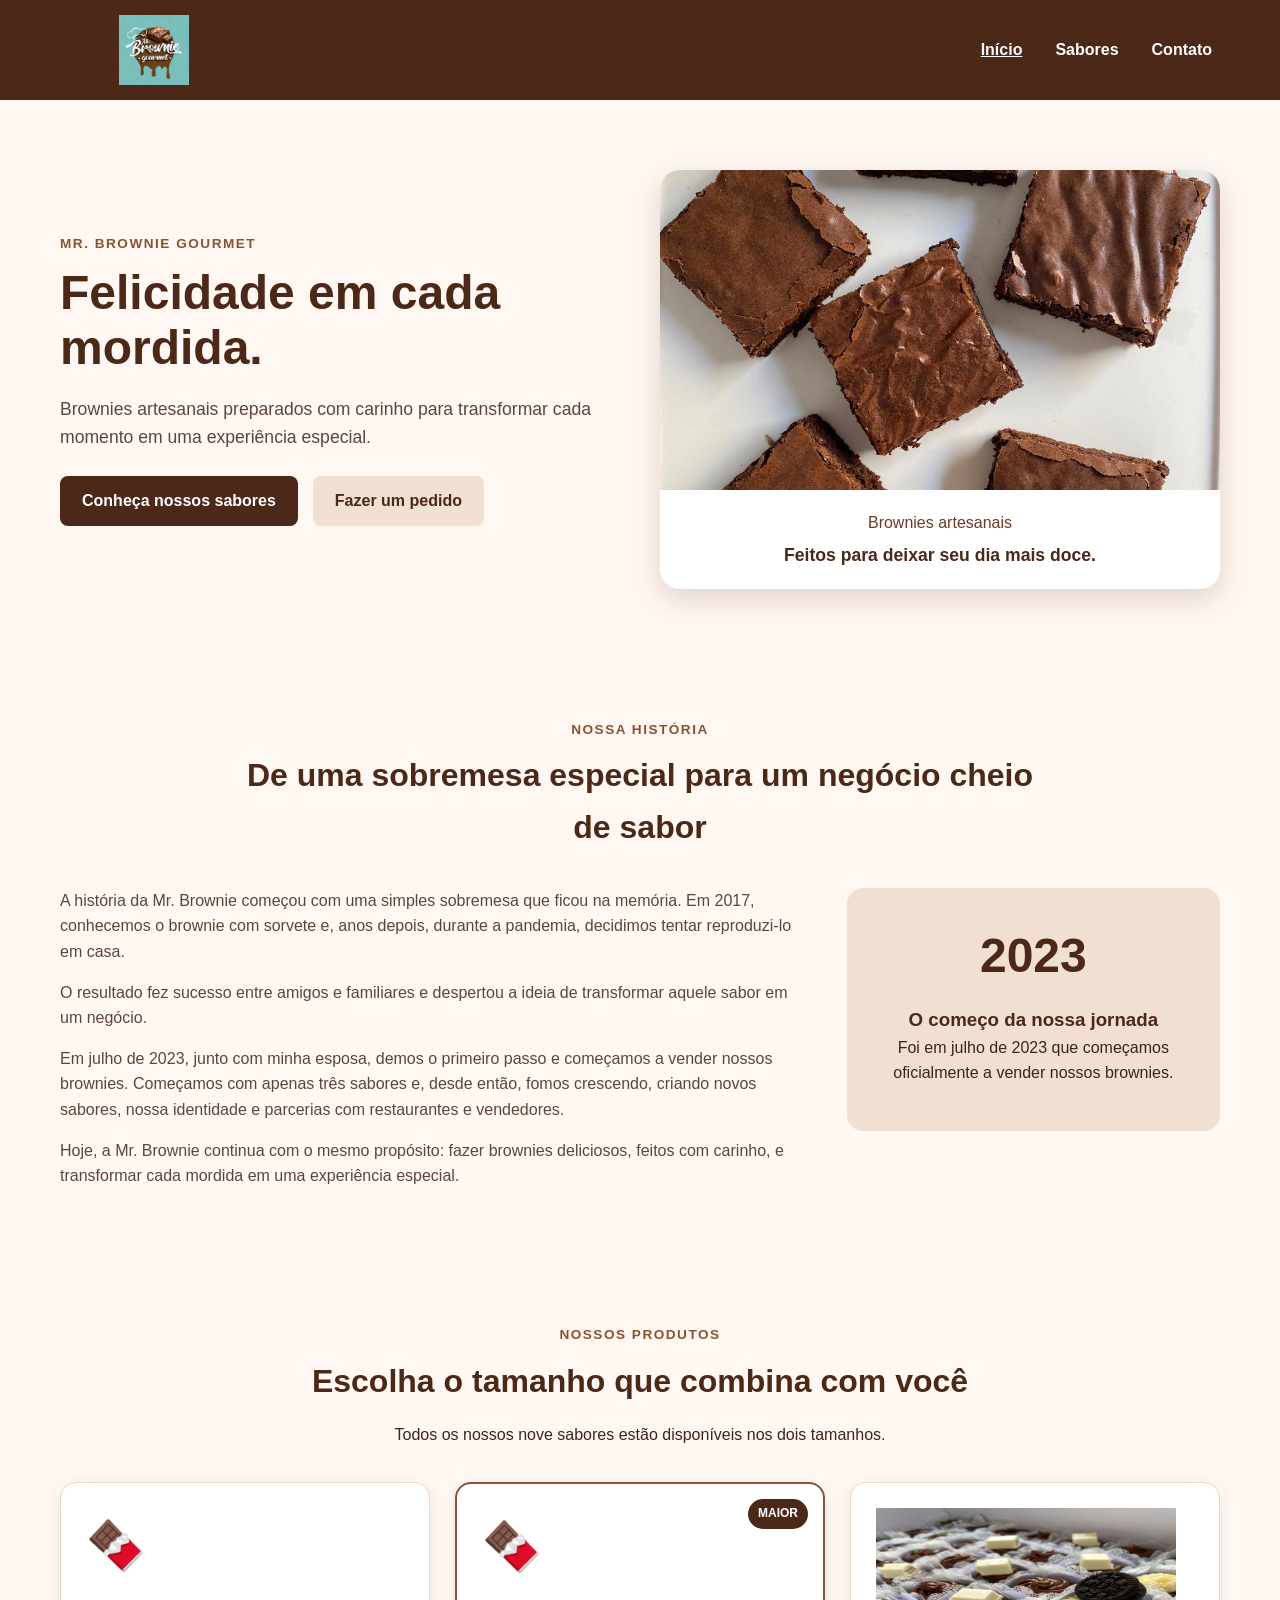
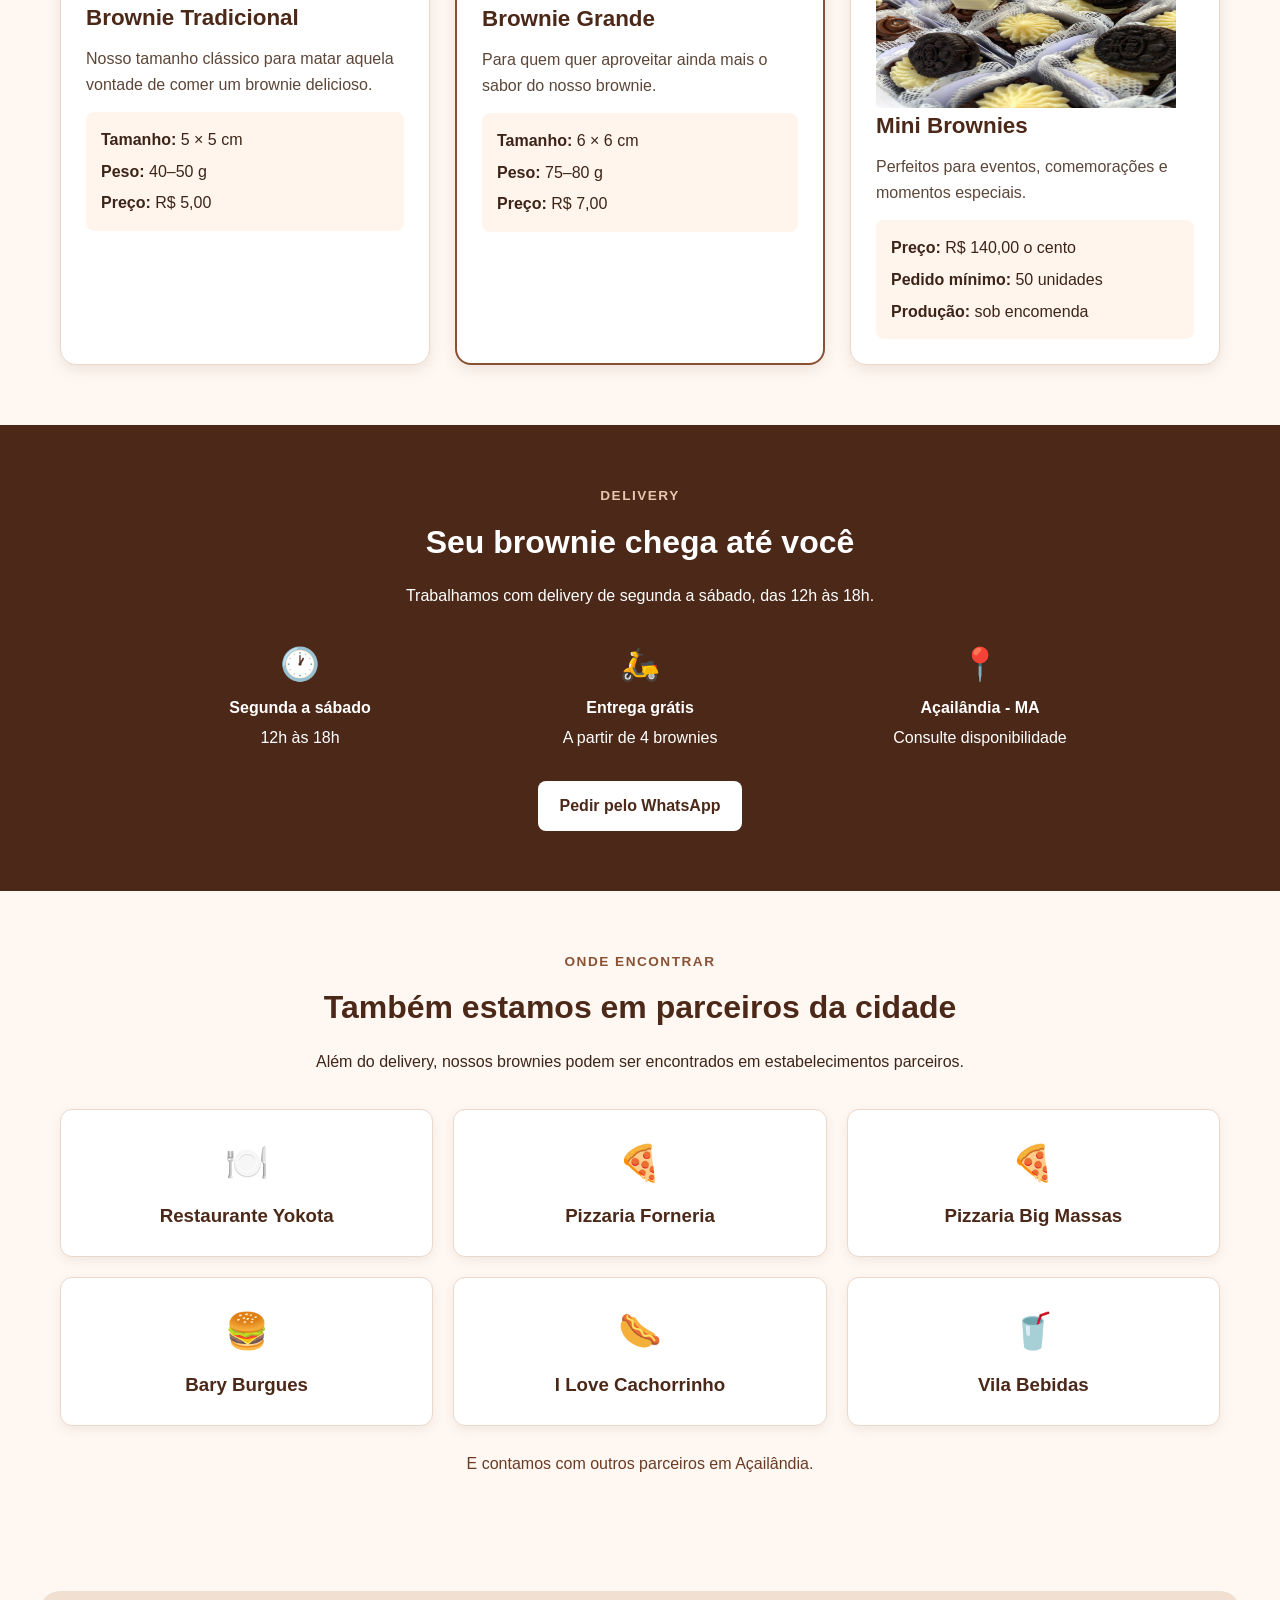
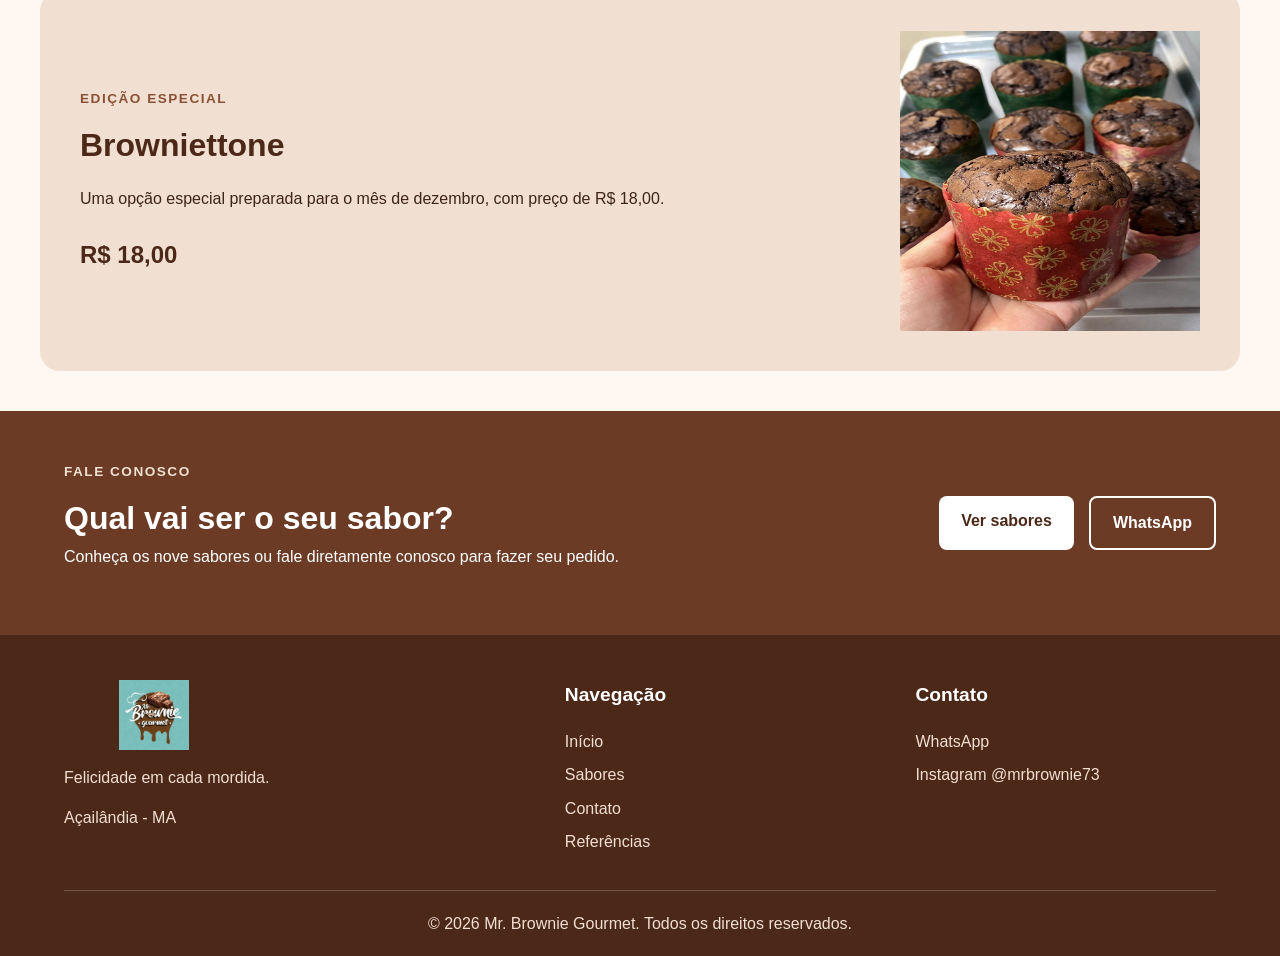
==== projeto/index.html @ 86d0c472 "la vamos nois" ====
<!DOCTYPE html>
<html lang="pt-BR">

<head>
    <meta charset="UTF-8">
    <meta name="viewport" content="width=device-width, initial-scale=1.0">

    <meta
        name="description"
        content="Mr. Brownie Gourmet - Brownies artesanais em Açailândia - MA. Conheça nossos sabores, tamanhos e faça seu pedido.">

    <meta name="author" content="Brendo Farias">

    <title>Mr. Brownie Gourmet | Brownies Artesanais</title>

    <link rel="stylesheet" href="styles/projeto.css">
    <script src="scripts/projeto.js" defer></script>
</head>

<body>

<header class="site-header">

    <a class="logo" href="index.html" aria-label="Mr. Brownie Gourmet - Início">
        <img
            src="imagens/logo.jpeg"
            alt="Logo da Mr. Brownie Gourmet"
            width="180"
            height="70">
    </a>

    <button
        class="menu-button"
        type="button"
        aria-label="Abrir menu"
        aria-expanded="false"
        aria-controls="main-navigation">
        ☰
    </button>

    <nav
        class="site-nav"
        id="main-navigation"
        aria-label="Navegação principal">

        <a class="active" href="index.html">Início</a>
        <a href="sabores.html">Sabores</a>
        <a href="contato.html">Contato</a>

    </nav>

</header>

<main>

    <!-- CAPA -->

    <section class="hero">

        <div class="hero-content">

            <p class="eyebrow">MR. BROWNIE GOURMET</p>

            <h1>Felicidade em cada mordida.</h1>

            <p>
                Brownies artesanais preparados com carinho para transformar
                cada momento em uma experiência especial.
            </p>

            <div class="hero-actions">

                <a
                    class="button button-primary"
                    href="sabores.html">
                    Conheça nossos sabores
                </a>

                <a
                    class="button button-secondary"
                    href="https://wa.me/5599991599690"
                    target="_blank"
                    rel="noopener">
                    Fazer um pedido
                </a>

            </div>

        </div>

        <div class="hero-card">

            <img
                src="imagens/capabrownies.jpeg"
                alt="Brownies artesanais da Mr. Brownie Gourmet"
                width="800"
                height="500">

            <div class="hero-card-content">

                <p>Brownies artesanais</p>

                <strong>
                    Feitos para deixar seu dia mais doce.
                </strong>

            </div>

        </div>

    </section>


    <!-- NOSSA HISTÓRIA -->

    <section class="section story-section">

        <div class="section-heading">

            <p class="eyebrow">NOSSA HISTÓRIA</p>

            <h2>
                De uma sobremesa especial para um negócio cheio de sabor
            </h2>

        </div>

        <div class="story-content">

            <div class="story-text">

                <p>
                    A história da Mr. Brownie começou com uma simples sobremesa
                    que ficou na memória. Em 2017, conhecemos o brownie com
                    sorvete e, anos depois, durante a pandemia, decidimos tentar
                    reproduzi-lo em casa.
                </p>

                <p>
                    O resultado fez sucesso entre amigos e familiares e despertou
                    a ideia de transformar aquele sabor em um negócio.
                </p>

                <p>
                    Em julho de 2023, junto com minha esposa, demos o primeiro
                    passo e começamos a vender nossos brownies. Começamos com
                    apenas três sabores e, desde então, fomos crescendo, criando
                    novos sabores, nossa identidade e parcerias com restaurantes
                    e vendedores.
                </p>

                <p>
                    Hoje, a Mr. Brownie continua com o mesmo propósito:
                    fazer brownies deliciosos, feitos com carinho, e transformar
                    cada mordida em uma experiência especial.
                </p>

            </div>

            <div class="story-highlight">

                <span class="story-year">2023</span>

                <h3>O começo da nossa jornada</h3>

                <p>
                    Foi em julho de 2023 que começamos oficialmente
                    a vender nossos brownies.
                </p>

            </div>

        </div>

    </section>


    <!-- PRODUTOS -->

    <section class="section products-section">

        <div class="section-heading">

            <p class="eyebrow">NOSSOS PRODUTOS</p>

            <h2>
                Escolha o tamanho que combina com você
            </h2>

            <p>
                Todos os nossos nove sabores estão disponíveis nos dois tamanhos.
            </p>

        </div>

        <div class="size-grid">


            <!-- BROWNIE TRADICIONAL -->

            <article class="size-card">

                <div class="size-icon" aria-hidden="true">
                    🍫
                </div>

                <h3>Brownie Tradicional</h3>

                <p class="size-description">
                    Nosso tamanho clássico para matar aquela vontade de comer
                    um brownie delicioso.
                </p>

                <ul>

                    <li>
                        <strong>Tamanho:</strong>
                        5 × 5 cm
                    </li>

                    <li>
                        <strong>Peso:</strong>
                        40–50 g
                    </li>

                    <li>
                        <strong>Preço:</strong>
                        R$ 5,00
                    </li>

                </ul>

            </article>


            <!-- BROWNIE GRANDE -->

            <article class="size-card featured-size">

                <span class="size-badge">
                    MAIOR
                </span>

                <div class="size-icon" aria-hidden="true">
                    🍫
                </div>

                <h3>Brownie Grande</h3>

                <p class="size-description">
                    Para quem quer aproveitar ainda mais o sabor
                    do nosso brownie.
                </p>

                <ul>

                    <li>
                        <strong>Tamanho:</strong>
                        6 × 6 cm
                    </li>

                    <li>
                        <strong>Peso:</strong>
                        75–80 g
                    </li>

                    <li>
                        <strong>Preço:</strong>
                        R$ 7,00
                    </li>

                </ul>

            </article>


            <!-- MINI BROWNIES -->

            <article class="size-card">

                <div class="size-image">

                    <img
                        src="imagens/minibrownie.jpeg"
                        alt="Mini brownies da Mr. Brownie Gourmet"
                        width="300"
                        height="200"
                        loading="lazy">

                </div>

                <h3>Mini Brownies</h3>

                <p class="size-description">
                    Perfeitos para eventos, comemorações e momentos
                    especiais.
                </p>

                <ul>

                    <li>
                        <strong>Preço:</strong>
                        R$ 140,00 o cento
                    </li>

                    <li>
                        <strong>Pedido mínimo:</strong>
                        50 unidades
                    </li>

                    <li>
                        <strong>Produção:</strong>
                        sob encomenda
                    </li>

                </ul>

            </article>

        </div>

    </section>


    <!-- DELIVERY -->

    <section class="delivery-section">

        <div class="delivery-content">

            <p class="eyebrow">DELIVERY</p>

            <h2>
                Seu brownie chega até você
            </h2>

            <p>
                Trabalhamos com delivery de segunda a sábado,
                das 12h às 18h.
            </p>

            <div class="delivery-details">

                <div>

                    <span aria-hidden="true">🕐</span>

                    <strong>
                        Segunda a sábado
                    </strong>

                    <span>
                        12h às 18h
                    </span>

                </div>

                <div>

                    <span aria-hidden="true">🛵</span>

                    <strong>
                        Entrega grátis
                    </strong>

                    <span>
                        A partir de 4 brownies
                    </span>

                </div>

                <div>

                    <span aria-hidden="true">📍</span>

                    <strong>
                        Açailândia - MA
                    </strong>

                    <span>
                        Consulte disponibilidade
                    </span>

                </div>

            </div>

            <a
                class="button button-light"
                href="https://wa.me/5599991599690"
                target="_blank"
                rel="noopener">
                Pedir pelo WhatsApp
            </a>

        </div>

    </section>


    <!-- PARCEIROS -->

    <section class="section partners-section">

        <div class="section-heading">

            <p class="eyebrow">ONDE ENCONTRAR</p>

            <h2>
                Também estamos em parceiros da cidade
            </h2>

            <p>
                Além do delivery, nossos brownies podem ser encontrados
                em estabelecimentos parceiros.
            </p>

        </div>

        <div class="partners-grid">

            <article class="partner-card">

                <span aria-hidden="true">🍽️</span>

                <h3>
                    Restaurante Yokota
                </h3>

            </article>

            <article class="partner-card">

                <span aria-hidden="true">🍕</span>

                <h3>
                    Pizzaria Forneria
                </h3>

            </article>

            <article class="partner-card">

                <span aria-hidden="true">🍕</span>

                <h3>
                    Pizzaria Big Massas
                </h3>

            </article>

            <article class="partner-card">

                <span aria-hidden="true">🍔</span>

                <h3>
                    Bary Burgues
                </h3>

            </article>

            <article class="partner-card">

                <span aria-hidden="true">🌭</span>

                <h3>
                    I Love Cachorrinho
                </h3>

            </article>

            <article class="partner-card">

                <span aria-hidden="true">🥤</span>

                <h3>
                    Vila Bebidas
                </h3>

            </article>

        </div>

        <p class="partners-note">
            E contamos com outros parceiros em Açailândia.
        </p>

    </section>


    <!-- BROWNIETTONE -->

    <section class="seasonal-section">

        <div>

            <p class="eyebrow">
                EDIÇÃO ESPECIAL
            </p>

            <h2>
                Browniettone
            </h2>

            <p>
                Uma opção especial preparada para o mês de dezembro,
                com preço de R$ 18,00.
            </p>

            <span class="seasonal-price">
                R$ 18,00
            </span>

        </div>

        <div class="seasonal-image">

            <img
                src="imagens/browniettone.jpeg"
                alt="Browniettone da Mr. Brownie Gourmet"
                width="400"
                height="300"
                loading="lazy">

        </div>

    </section>


    <!-- CHAMADA FINAL -->

    <section class="cta-section">

        <div>

            <p class="eyebrow">
                FALE CONOSCO
            </p>

            <h2>
                Qual vai ser o seu sabor?
            </h2>

            <p>
                Conheça os nove sabores ou fale diretamente conosco
                para fazer seu pedido.
            </p>

        </div>

        <div class="cta-actions">

            <a
                class="button button-light"
                href="sabores.html">
                Ver sabores
            </a>

            <a
                class="button button-outline-light"
                href="https://wa.me/5599991599690"
                target="_blank"
                rel="noopener">
                WhatsApp
            </a>

        </div>

    </section>

</main>


<!-- RODAPÉ -->

<footer class="site-footer">

    <div class="footer-content">

        <div class="footer-brand">

            <img
                src="imagens/logo.jpeg"
                alt="Logo da Mr. Brownie Gourmet"
                width="180"
                height="70"
                loading="lazy">

            <p>
                Felicidade em cada mordida.
            </p>

            <p>
                Açailândia - MA
            </p>

        </div>


        <div class="footer-links">

            <h2>Navegação</h2>

            <a href="index.html">
                Início
            </a>

            <a href="sabores.html">
                Sabores
            </a>

            <a href="contato.html">
                Contato
            </a>

            <a href="referencias.html">
                Referências
            </a>

        </div>


        <div class="footer-links">

            <h2>Contato</h2>

            <a
                href="https://wa.me/5599991599690"
                target="_blank"
                rel="noopener">
                WhatsApp
            </a>

            <a
                href="https://instagram.com/mrbrownie73"
                target="_blank"
                rel="noopener">
                Instagram @mrbrownie73
            </a>

        </div>

    </div>


    <div class="copyright">

        <p>
            &copy;
            <span id="current-year"></span>
            Mr. Brownie Gourmet.
            Todos os direitos reservados.
        </p>

    </div>

</footer>

</body>

</html>
---- projeto/styles/projeto.css ----
/* ==============================
   ESTILOS GERAIS
   ============================== */

* {
    box-sizing: border-box;
    margin: 0;
    padding: 0;
}

html {
    scroll-behavior: smooth;
}

body {
    font-family: Arial, Helvetica, sans-serif;
    line-height: 1.6;
    background-color: #fff8f2;
    color: #3d2418;
}

img {
    max-width: 100%;
    display: block;
}

a {
    color: inherit;
}

main {
    min-height: 70vh;
}

section {
    padding: 60px 20px;
}

h1,
h2,
h3 {
    color: #4b2818;
}

p {
    margin-bottom: 15px;
}


/* ==============================
   CABEÇALHO
   ============================== */

.site-header {
    background-color: #4b2818;
    color: white;
    padding: 15px 5%;
    display: flex;
    align-items: center;
    justify-content: space-between;
    gap: 20px;
}

.logo {
    display: block;
    width: 180px;
}

.logo img {
    width: 180px;
    height: 70px;
    object-fit: contain;
}

.menu-button {
    display: none;
    background: none;
    border: none;
    color: white;
    font-size: 2rem;
    cursor: pointer;
}

.site-nav {
    display: flex;
    align-items: center;
    gap: 25px;
}

.site-nav a {
    color: white;
    text-decoration: none;
    font-weight: bold;
    padding: 8px 4px;
}

.site-nav a:hover,
.site-nav a.active {
    text-decoration: underline;
}


/* ==============================
   CAPA
   ============================== */

.hero {
    display: grid;
    grid-template-columns: 1fr 1fr;
    align-items: center;
    gap: 40px;
    max-width: 1200px;
    margin: 0 auto;
    padding: 70px 20px;
}

.hero-content {
    max-width: 600px;
}

.eyebrow {
    color: #8a5235;
    font-size: 0.85rem;
    font-weight: bold;
    letter-spacing: 1.5px;
    margin-bottom: 10px;
}

.hero h1 {
    font-size: 3rem;
    line-height: 1.15;
    margin-bottom: 20px;
}

.hero-content > p:not(.eyebrow) {
    font-size: 1.1rem;
    color: #5c4639;
}

.hero-actions {
    display: flex;
    gap: 15px;
    flex-wrap: wrap;
    margin-top: 25px;
}

.button {
    display: inline-block;
    padding: 12px 22px;
    border-radius: 8px;
    text-decoration: none;
    font-weight: bold;
    transition: 0.2s ease;
}

.button-primary {
    background-color: #4b2818;
    color: white;
}

.button-primary:hover {
    background-color: #6b3b25;
}

.button-secondary {
    background-color: #f1dfd2;
    color: #4b2818;
}

.button-secondary:hover {
    background-color: #ead0bf;
}

.button-light {
    background-color: white;
    color: #4b2818;
}

.button-light:hover {
    background-color: #f1dfd2;
}

.button-outline-light {
    border: 2px solid white;
    color: white;
    background-color: transparent;
}

.button-outline-light:hover {
    background-color: white;
    color: #4b2818;
}


/* ==============================
   IMAGEM DA CAPA
   ============================== */

.hero-card {
    overflow: hidden;
    border-radius: 20px;
    background-color: #ffffff;
    box-shadow: 0 10px 30px rgba(75, 40, 24, 0.18);
}

.hero-card img {
    width: 100%;
    height: 320px;
    object-fit: cover;
}

.hero-card-content {
    padding: 20px;
    text-align: center;
}

.hero-card-content p {
    margin-bottom: 5px;
    color: #6b3b25;
}

.hero-card-content strong {
    color: #4b2818;
    font-size: 1.1rem;
}


/* ==============================
   SEÇÕES
   ============================== */

.section {
    max-width: 1200px;
    margin: 0 auto;
}

.section-heading {
    text-align: center;
    max-width: 800px;
    margin: 0 auto 35px;
}

.section-heading h2 {
    font-size: 2rem;
    margin-bottom: 15px;
}


/* ==============================
   NOSSA HISTÓRIA
   ============================== */

.story-content {
    display: grid;
    grid-template-columns: 2fr 1fr;
    gap: 40px;
    align-items: start;
}

.story-text p {
    color: #5c4639;
}

.story-highlight {
    background-color: #f1dfd2;
    padding: 30px;
    border-radius: 16px;
    text-align: center;
}

.story-year {
    display: block;
    font-size: 3rem;
    font-weight: bold;
    color: #4b2818;
    margin-bottom: 10px;
}


/* ==============================
   PRODUTOS / TAMANHOS
   ============================== */

.size-grid {
    display: grid;
    grid-template-columns: repeat(3, 1fr);
    gap: 25px;
}

.size-card {
    position: relative;
    background-color: white;
    border: 1px solid #ead8ca;
    border-radius: 16px;
    padding: 25px;
    box-shadow: 0 5px 15px rgba(75, 40, 24, 0.10);
}

.featured-size {
    border: 2px solid #8a5235;
}

.size-badge {
    position: absolute;
    top: 15px;
    right: 15px;
    background-color: #4b2818;
    color: white;
    padding: 5px 10px;
    border-radius: 20px;
    font-size: 0.75rem;
    font-weight: bold;
}

.size-icon {
    font-size: 3rem;
    margin-bottom: 15px;
}

.size-card h3 {
    font-size: 1.4rem;
    margin-bottom: 10px;
}

.size-description {
    color: #5c4639;
}

.size-card ul {
    list-style: none;
    background-color: #fff5ed;
    border-radius: 8px;
    padding: 15px;
    margin-top: 15px;
}

.size-card li {
    margin-bottom: 6px;
}

.size-card li:last-child {
    margin-bottom: 0;
}


/* ==============================
   DELIVERY
   ============================== */

.delivery-section {
    background-color: #4b2818;
    color: white;
    text-align: center;
}

.delivery-content {
    max-width: 1000px;
    margin: 0 auto;
}

.delivery-section h2 {
    color: white;
    font-size: 2rem;
    margin-bottom: 15px;
}

.delivery-section .eyebrow {
    color: #e8c5af;
}

.delivery-details {
    display: grid;
    grid-template-columns: repeat(3, 1fr);
    gap: 20px;
    margin: 30px 0;
}

.delivery-details div {
    display: flex;
    flex-direction: column;
    gap: 5px;
}

.delivery-details span:first-child {
    font-size: 2rem;
}

.delivery-details strong {
    color: white;
}


/* ==============================
   PARCEIROS
   ============================== */

.partners-section {
    max-width: 1200px;
    margin: 0 auto;
}

.partners-grid {
    display: grid;
    grid-template-columns: repeat(3, 1fr);
    gap: 20px;
}

.partner-card {
    background-color: white;
    border: 1px solid #ead8ca;
    border-radius: 12px;
    padding: 25px;
    text-align: center;
    box-shadow: 0 4px 12px rgba(75, 40, 24, 0.08);
}

.partner-card span {
    font-size: 2.2rem;
    display: block;
    margin-bottom: 10px;
}

.partners-note {
    text-align: center;
    margin-top: 25px;
    color: #6b3b25;
}


/* ==============================
   BROWNIETTONE
   ============================== */

.seasonal-section {
    max-width: 1200px;
    margin: 40px auto;
    padding: 40px;
    display: grid;
    grid-template-columns: 1fr 300px;
    align-items: center;
    gap: 40px;
    background-color: #f1dfd2;
    border-radius: 20px;
}

.seasonal-section h2 {
    font-size: 2rem;
    margin-bottom: 15px;
}

.seasonal-price {
    display: inline-block;
    margin-top: 10px;
    font-size: 1.5rem;
    font-weight: bold;
    color: #4b2818;
}

.seasonal-icon {
    font-size: 7rem;
    text-align: center;
}


/* ==============================
   CHAMADA FINAL
   ============================== */

.cta-section {
    background-color: #6b3b25;
    color: white;
    padding: 50px 5%;
    display: flex;
    justify-content: space-between;
    align-items: center;
    gap: 30px;
}

.cta-section h2 {
    color: white;
    font-size: 2rem;
}

.cta-section .eyebrow {
    color: #f1dfd2;
}

.cta-actions {
    display: flex;
    gap: 15px;
    flex-wrap: wrap;
}


/* ==============================
   PÁGINA DE SABORES
   ============================== */

.page-hero {
    background-color: #f1dfd2;
    text-align: center;
    padding: 60px 20px;
}

.page-hero h1 {
    font-size: 2.8rem;
    margin-bottom: 15px;
}

.page-hero p:last-child {
    color: #5c4639;
    font-size: 1.1rem;
}


/* ==============================
   INFORMAÇÕES DOS TAMANHOS
   ============================== */

.size-info-grid {
    display: grid;
    grid-template-columns: repeat(2, 1fr);
    gap: 20px;
    max-width: 900px;
    margin: 0 auto 30px;
}

.size-info-card {
    display: flex;
    align-items: center;
    gap: 18px;
    background-color: white;
    border: 1px solid #ead8ca;
    border-radius: 14px;
    padding: 20px;
    box-shadow: 0 4px 12px rgba(75, 40, 24, 0.08);
}

.size-info-card > span {
    font-size: 2.5rem;
}

.size-info-card h3 {
    margin-bottom: 5px;
}

.size-info-card p {
    margin-bottom: 0;
    color: #5c4639;
}


/* ==============================
   CARDS DOS SABORES
   ============================== */

.flavor-grid {
    display: grid;
    grid-template-columns: repeat(3, 1fr);
    gap: 25px;
    max-width: 1100px;
    margin: 30px auto 0;
}

.flavor-card {
    background-color: #ffffff;
    border: 1px solid #ead8ca;
    border-radius: 16px;
    overflow: hidden;
    box-shadow: 0 5px 15px rgba(75, 40, 24, 0.12);
    transition: transform 0.25s ease, box-shadow 0.25s ease;
}

.flavor-card:hover {
    transform: translateY(-6px);
    box-shadow: 0 10px 25px rgba(75, 40, 24, 0.20);
}

.flavor-image {
    height: 180px;
    display: flex;
    align-items: center;
    justify-content: center;
    background: linear-gradient(135deg, #4b2818, #8a5235);
    color: white;
    font-size: 3.5rem;
    overflow: hidden;
}

.flavor-image img {
    width: 100%;
    height: 100%;
    object-fit: cover;
}

.flavor-content {
    padding: 22px;
}

.flavor-content h3 {
    font-size: 1.5rem;
    margin-bottom: 10px;
}

.flavor-content p {
    color: #5c4639;
    margin-bottom: 12px;
}

.flavor-sizes {
    background-color: #fff5ed;
    border-radius: 8px;
    padding: 12px;
    margin-top: 15px;
    font-size: 0.95rem;
    line-height: 1.8;
}

.favorite-button {
    width: 100%;
    margin-top: 15px;
    padding: 12px;
    border: 2px solid #4b2818;
    border-radius: 8px;
    background-color: white;
    color: #4b2818;
    font-weight: bold;
    font-size: 1rem;
    cursor: pointer;
    transition: all 0.2s ease;
}

.favorite-button:hover {
    background-color: #4b2818;
    color: white;
}


/* ==============================
   FILTRO DE SABORES
   ============================== */

.filter-area {
    display: flex;
    align-items: center;
    justify-content: center;
    gap: 12px;
    max-width: 1100px;
    margin: 30px auto 0;
    padding: 18px;
    background-color: #f1dfd2;
    border-radius: 12px;
}

.filter-area label {
    font-weight: bold;
}

.filter-area select {
    padding: 10px 35px 10px 12px;
    border: 1px solid #b99a89;
    border-radius: 8px;
    background-color: white;
    color: #3d2418;
    font-size: 1rem;
}


/* ==============================
   MENSAGEM DOS SABORES
   ============================== */

.flavor-message {
    text-align: center;
    font-weight: bold;
    margin-top: 20px;
    color: #6b3b25;
}


/* ==============================
   FAVORITO
   ============================== */

.favorite-section {
    max-width: 1200px;
    margin: 0 auto;
    padding: 60px 20px;
    display: grid;
    grid-template-columns: 1fr 1fr;
    gap: 40px;
    align-items: center;
}

.favorite-display {
    background-color: #f1dfd2;
    border-radius: 16px;
    padding: 30px;
    text-align: center;
}

.favorite-display > span {
    display: block;
    font-size: 3rem;
    margin-bottom: 10px;
}

.favorite-display p {
    font-weight: bold;
    color: #4b2818;
}


/* ==============================
   MINI BROWNIES
   ============================== */

.mini-brownie-section {
    max-width: 1200px;
    margin: 0 auto 60px;
    padding: 40px;
    background-color: #4b2818;
    color: white;
    border-radius: 20px;
    display: grid;
    grid-template-columns: 1fr 250px;
    gap: 40px;
    align-items: center;
}

.mini-brownie-section h2 {
    color: white;
    font-size: 2rem;
    margin-bottom: 15px;
}

.mini-brownie-section .eyebrow {
    color: #e8c5af;
}

.mini-brownie-section p {
    color: white;
}

.mini-brownie-highlight {
    background-color: white;
    color: #4b2818;
    border-radius: 16px;
    padding: 25px;
    text-align: center;
}

.mini-brownie-highlight span {
    display: block;
    font-size: 3rem;
    font-weight: bold;
}

.mini-brownie-highlight strong {
    display: block;
    font-size: 1.1rem;
}

.mini-brownie-highlight small {
    display: block;
    margin-top: 8px;
    font-size: 1.3rem;
    font-weight: bold;
}


/* ==============================
   PÁGINA DE CONTATO
   ============================== */

.pagina-contato {
    max-width: 900px;
    margin: 0 auto;
    padding: 70px 20px;
}

.pagina-contato .section-heading {
    text-align: center;
    max-width: 750px;
    margin: 0 auto 35px;
}

.pagina-contato .section-heading h2 {
    font-size: 2rem;
    margin-bottom: 12px;
}

.pagina-contato .section-heading p {
    color: #5c4639;
    font-size: 1.05rem;
}


/* ==============================
   FORMULÁRIO DE CONTATO
   ============================== */

#form-contato {
    background-color: #ffffff;
    border-radius: 20px;
    padding: 35px;
    box-shadow: 0 10px 30px rgba(75, 40, 24, 0.12);
    border: 1px solid #ead8ca;
}

.campo {
    display: flex;
    flex-direction: column;
    gap: 8px;
    margin-bottom: 20px;
}

.campo label {
    color: #4b2818;
    font-weight: bold;
}

.campo input,
.campo select,
.campo textarea {
    width: 100%;
    padding: 14px 15px;
    border: 1px solid #c9aa97;
    border-radius: 10px;
    background-color: #fff8f2;
    color: #3d2418;
    font-family: inherit;
    font-size: 1rem;
    transition: border-color 0.2s ease, box-shadow 0.2s ease;
}

.campo input:focus,
.campo select:focus,
.campo textarea:focus {
    outline: none;
    border-color: #8a5235;
    box-shadow: 0 0 0 3px rgba(138, 82, 53, 0.15);
}

.campo textarea {
    resize: vertical;
    min-height: 140px;
}

#form-contato button {
    width: 100%;
    padding: 15px 20px;
    border: none;
    border-radius: 10px;
    background-color: #4b2818;
    color: white;
    cursor: pointer;
    font-size: 1rem;
    font-weight: bold;
    transition: background-color 0.2s ease, transform 0.2s ease;
}

#form-contato button:hover {
    background-color: #6b3b25;
    transform: translateY(-2px);
}

.mensagem-sucesso {
    margin-top: 20px;
    text-align: center;
    font-weight: bold;
    color: #6b3b25;
}


/* ==============================
   INFORMAÇÕES DE CONTATO
   ============================== */

.informacoes-contato {
    max-width: 1100px;
    margin: 0 auto;
    padding: 20px 20px 70px;
}

.informacoes-contato .section-heading {
    text-align: center;
    max-width: 750px;
    margin: 0 auto 35px;
}

.informacoes-contato .section-heading h2 {
    font-size: 2rem;
    margin-bottom: 12px;
}

.informacoes-contato .section-heading p {
    color: #5c4639;
}

.contato-info {
    display: grid;
    grid-template-columns: repeat(2, 1fr);
    gap: 25px;
}

.contato-info > div {
    background-color: #f1dfd2;
    border: 1px solid #ead8ca;
    border-radius: 16px;
    padding: 30px;
    text-align: center;
    box-shadow: 0 6px 18px rgba(75, 40, 24, 0.08);
    transition: transform 0.2s ease, box-shadow 0.2s ease;
}

.contato-info > div:hover {
    transform: translateY(-4px);
    box-shadow: 0 10px 22px rgba(75, 40, 24, 0.13);
}

.contato-info h3 {
    color: #4b2818;
    font-size: 1.3rem;
    margin-bottom: 10px;
}

.contato-info p {
    color: #5c4639;
    margin-bottom: 0;
}


/* ==============================
   RODAPÉ
   ============================== */

.site-footer {
    background-color: #4b2818;
    color: white;
    padding: 45px 5% 20px;
}

.footer-content {
    max-width: 1200px;
    margin: 0 auto;
    display: grid;
    grid-template-columns: 1.5fr 1fr 1fr;
    gap: 50px;
}

.footer-brand img {
    width: 180px;
    height: 70px;
    object-fit: contain;
    margin-bottom: 15px;
}

.footer-brand p {
    color: #f1dfd2;
}

.footer-links {
    display: flex;
    flex-direction: column;
    gap: 8px;
}

.footer-links h2 {
    color: white;
    font-size: 1.2rem;
    margin-bottom: 10px;
}

.footer-links a {
    color: #f1dfd2;
    text-decoration: none;
}

.footer-links a:hover {
    text-decoration: underline;
}

.copyright {
    max-width: 1200px;
    margin: 35px auto 0;
    padding-top: 20px;
    border-top: 1px solid rgba(255, 255, 255, 0.2);
    text-align: center;
}

.copyright p {
    color: #f1dfd2;
    margin-bottom: 0;
}


/* ==============================
   RESPONSIVIDADE - TABLET
   ============================== */

@media screen and (max-width: 900px) {

    .hero {
        grid-template-columns: 1fr;
        text-align: center;
    }

    .hero-content {
        max-width: 700px;
        margin: 0 auto;
    }

    .hero-actions {
        justify-content: center;
    }

    .story-content {
        grid-template-columns: 1fr;
    }

    .size-grid {
        grid-template-columns: repeat(2, 1fr);
    }

    .flavor-grid {
        grid-template-columns: repeat(2, 1fr);
    }

    .partners-grid {
        grid-template-columns: repeat(2, 1fr);
    }

    .seasonal-section {
        grid-template-columns: 1fr;
        text-align: center;
    }

    .delivery-details {
        grid-template-columns: 1fr;
    }

    .favorite-section {
        grid-template-columns: 1fr;
    }

    .mini-brownie-section {
        grid-template-columns: 1fr;
        text-align: center;
    }

    .mini-brownie-highlight {
        max-width: 300px;
        margin: 0 auto;
    }

    .footer-content {
        grid-template-columns: 1fr 1fr;
    }
}


/* ==============================
   RESPONSIVIDADE - CELULAR
   ============================== */

@media screen and (max-width: 600px) {

    .site-header {
        flex-wrap: wrap;
        padding: 12px 20px;
    }

    .logo {
        width: 140px;
    }

    .logo img {
        width: 140px;
        height: 55px;
    }

    .menu-button {
        display: block;
    }

    .site-nav {
        display: none;
        width: 100%;
        flex-direction: column;
        text-align: center;
        gap: 10px;
        padding-top: 15px;
    }

    .site-nav.open {
        display: flex;
    }

    .hero {
        padding: 40px 15px;
    }

    .hero h1 {
        font-size: 2.2rem;
    }

    .hero-card img {
        height: 220px;
    }

    section {
        padding: 40px 15px;
    }

    .section-heading h2 {
        font-size: 1.7rem;
    }

    .page-hero {
        padding: 45px 15px;
    }

    .page-hero h1 {
        font-size: 2.2rem;
    }

    .size-grid {
        grid-template-columns: 1fr;
    }

    .size-info-grid {
        grid-template-columns: 1fr;
    }

    .pagina-contato {
        padding: 45px 15px;
    }

    .pagina-contato .section-heading h2 {
        font-size: 1.7rem;
    }

    #form-contato {
        padding: 25px 20px;
    }

    .informacoes-contato {
        padding: 20px 15px 50px;
    }

    .contato-info {
        grid-template-columns: 1fr;
        gap: 18px;
    }

    .contato-info > div {
        padding: 25px 20px;
    }

    .flavor-grid {
        grid-template-columns: 1fr;
        gap: 20px;
    }

    .filter-area {
        flex-direction: column;
        text-align: center;
    }

    .flavor-image {
        height: 200px;
    }

    .seasonal-section {
        margin: 20px 15px;
        padding: 30px 20px;
    }

    .seasonal-icon {
        font-size: 5rem;
    }

    .cta-section {
        padding: 40px 20px;
        flex-direction: column;
        text-align: center;
    }

    .cta-actions {
        justify-content: center;
    }

    .mini-brownie-section {
        margin: 20px 15px 40px;
        padding: 30px 20px;
    }

    .footer-content {
        grid-template-columns: 1fr;
        gap: 30px;
        text-align: center;
    }

    .footer-brand img {
        margin-left: auto;
        margin-right: auto;
    }

    .footer-links {
        align-items: center;
    }
}
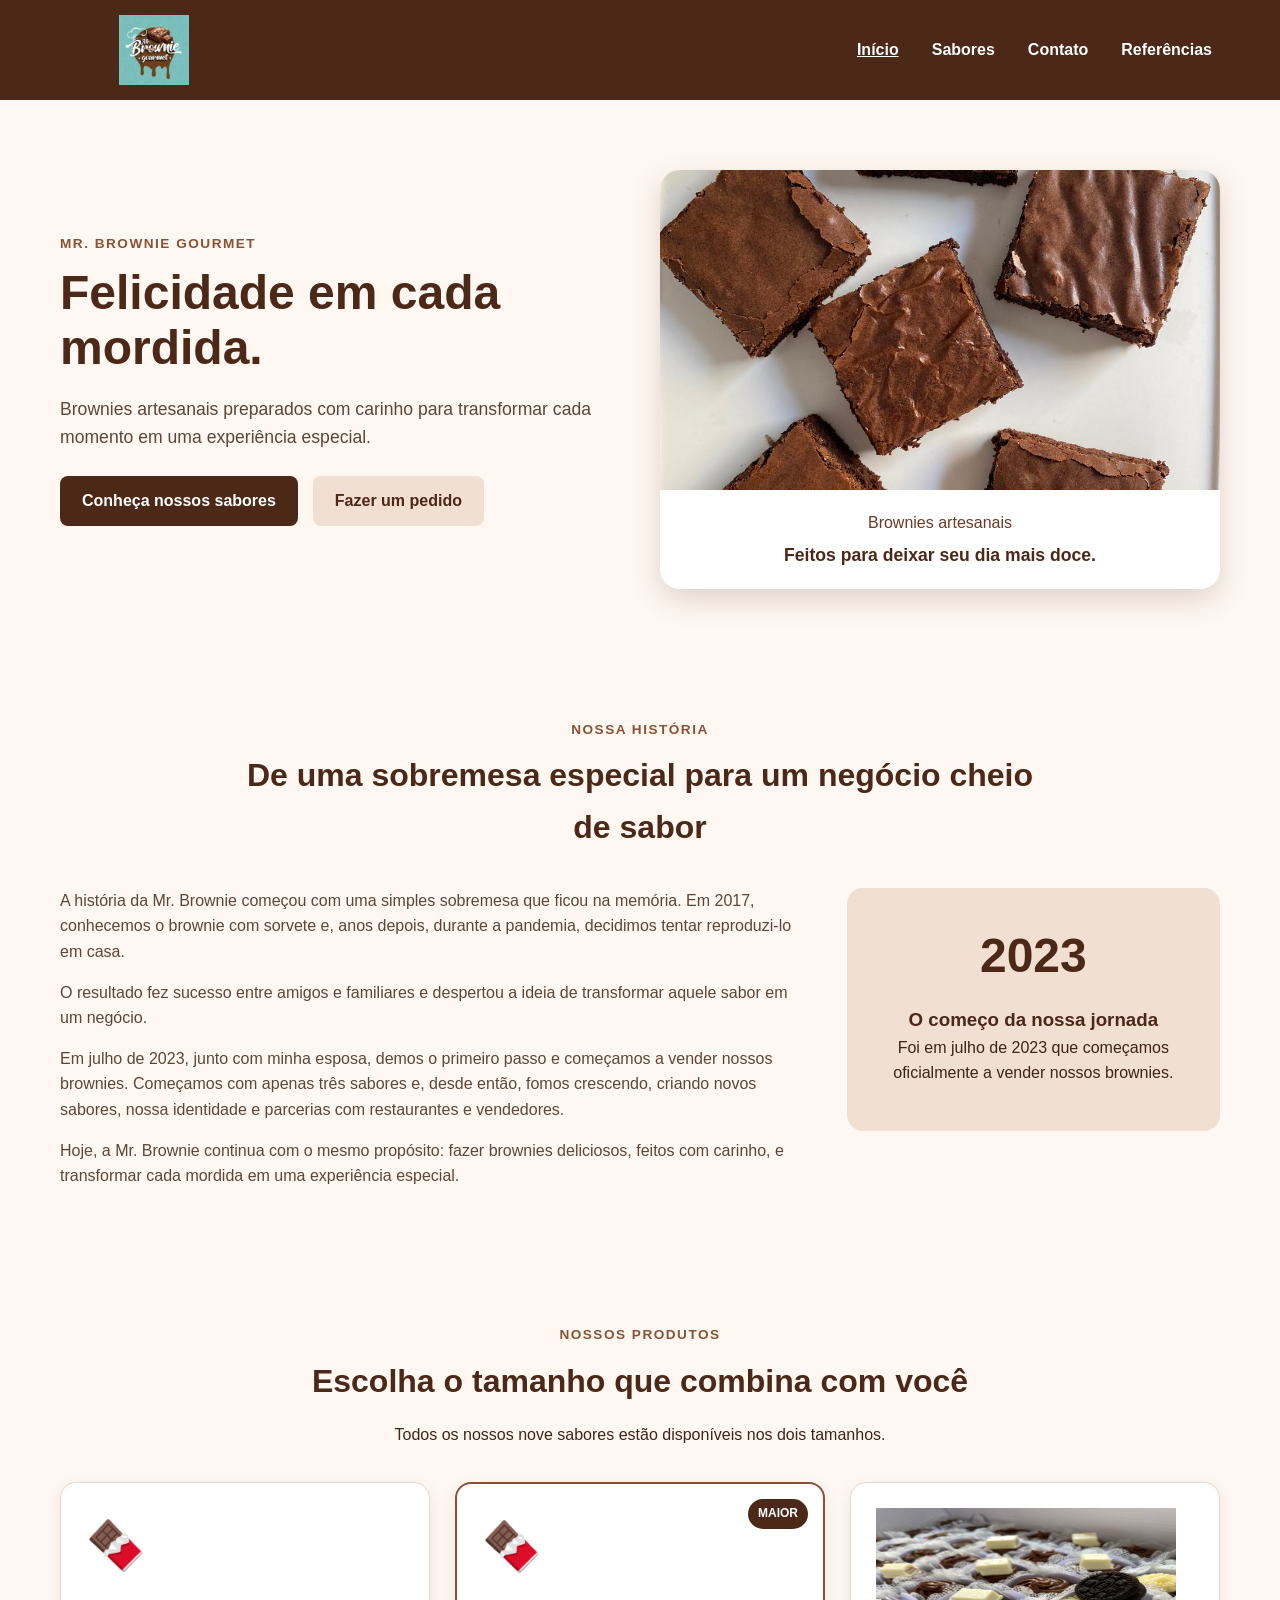
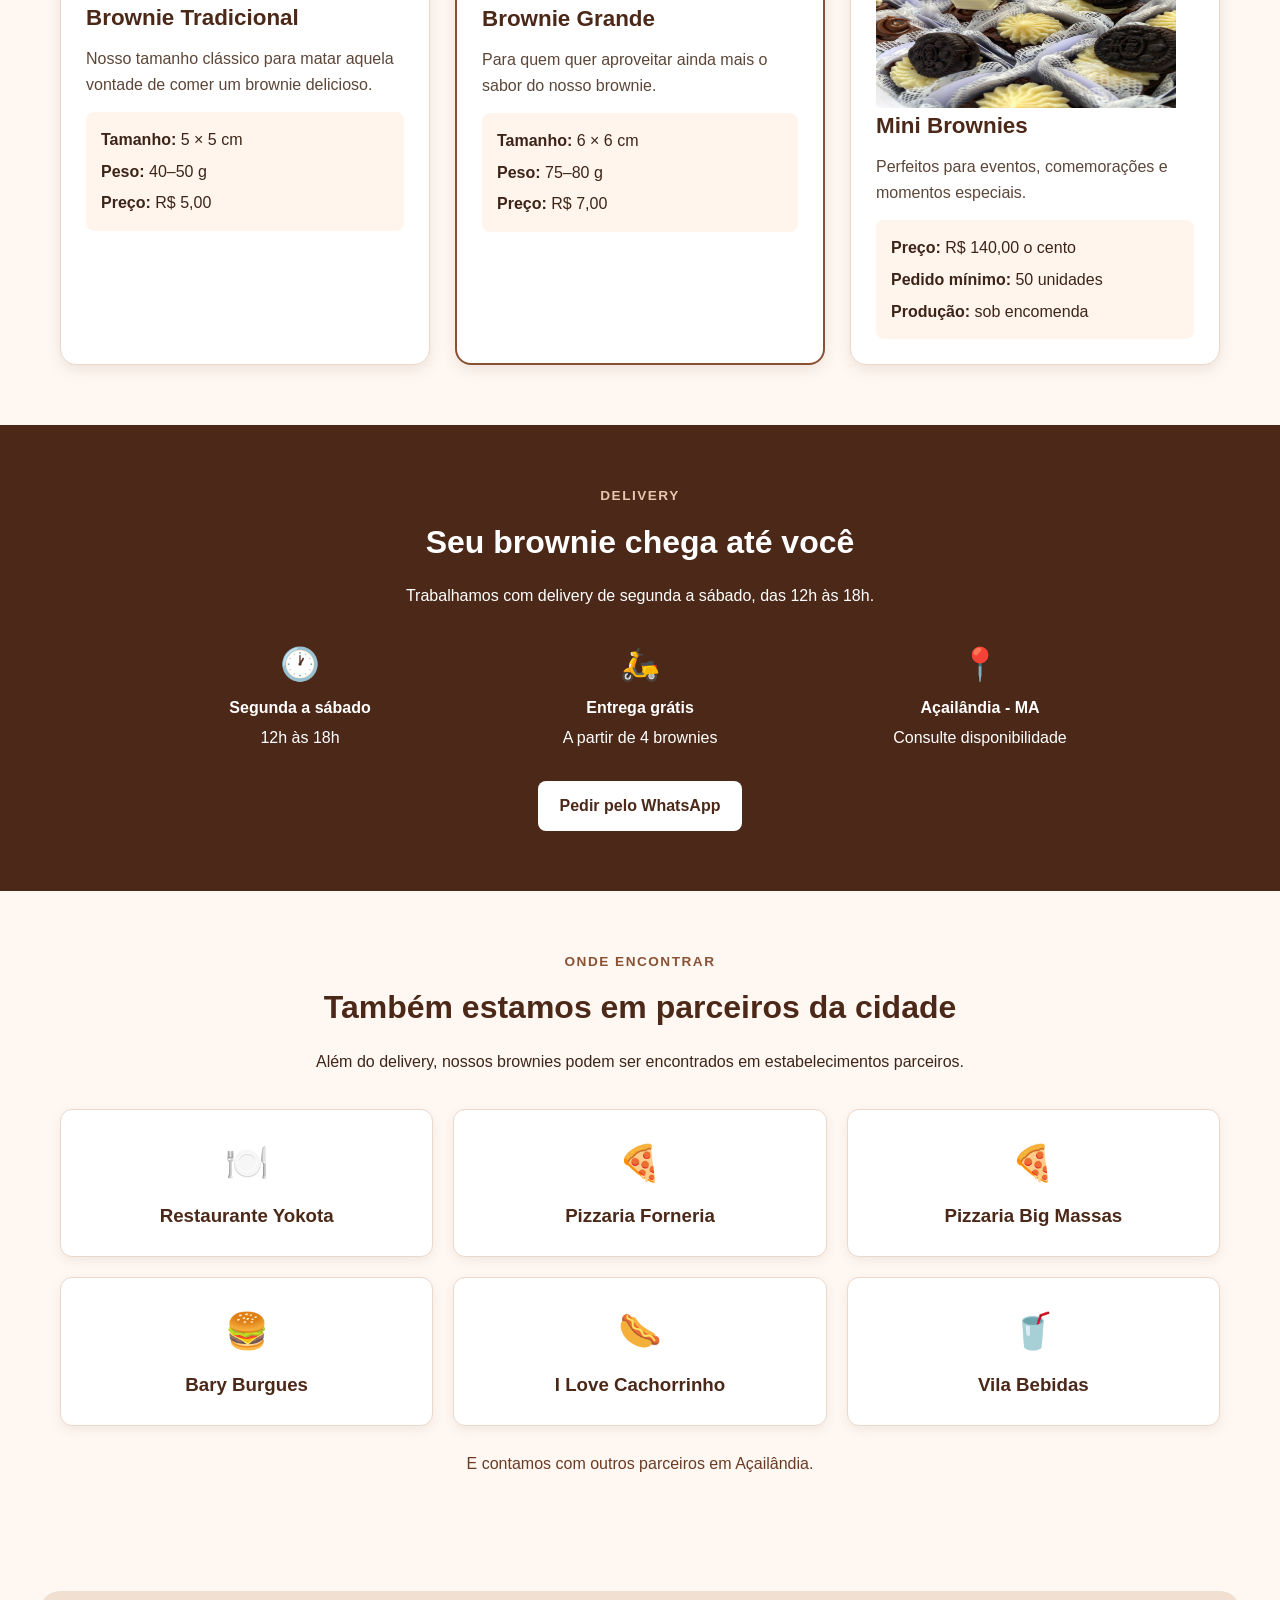
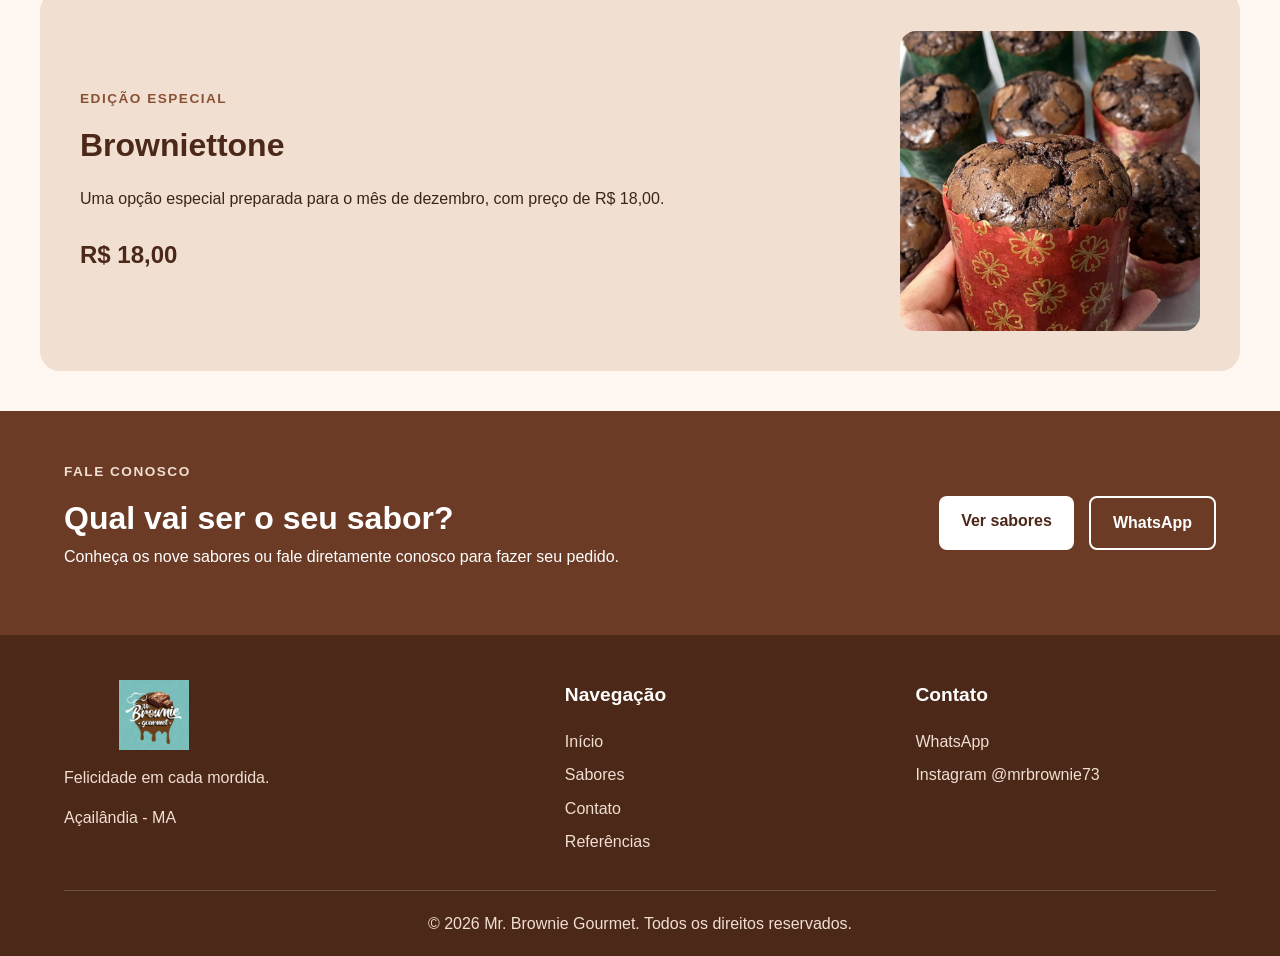
==== commit b021d7c3: "seo" ====
--- a/projeto/index.html
+++ b/projeto/index.html
@@ -46,6 +46,7 @@
         <a class="active" href="index.html">Início</a>
         <a href="sabores.html">Sabores</a>
         <a href="contato.html">Contato</a>
+        <a href="referencias.html">Referências</a>
 
     </nav>
 
--- a/projeto/styles/projeto.css
+++ b/projeto/styles/projeto.css
@@ -428,8 +428,8 @@
 
 
 /* ==============================
-   BROWNIETTONE
-   ============================== */
+BROWNIETTONE
+============================== */
 
 .seasonal-section {
     max-width: 1200px;
@@ -456,9 +456,20 @@
     color: #4b2818;
 }
 
-.seasonal-icon {
-    font-size: 7rem;
-    text-align: center;
+.seasonal-image {
+    width: 100%;
+    max-width: 300px;
+    margin: 0 auto;
+    overflow: hidden;
+    border-radius: 16px;
+}
+
+.seasonal-image img {
+    width: 100%;
+    height: 300px;
+    display: block;
+    object-fit: cover;
+    object-position: center;
 }
 
 
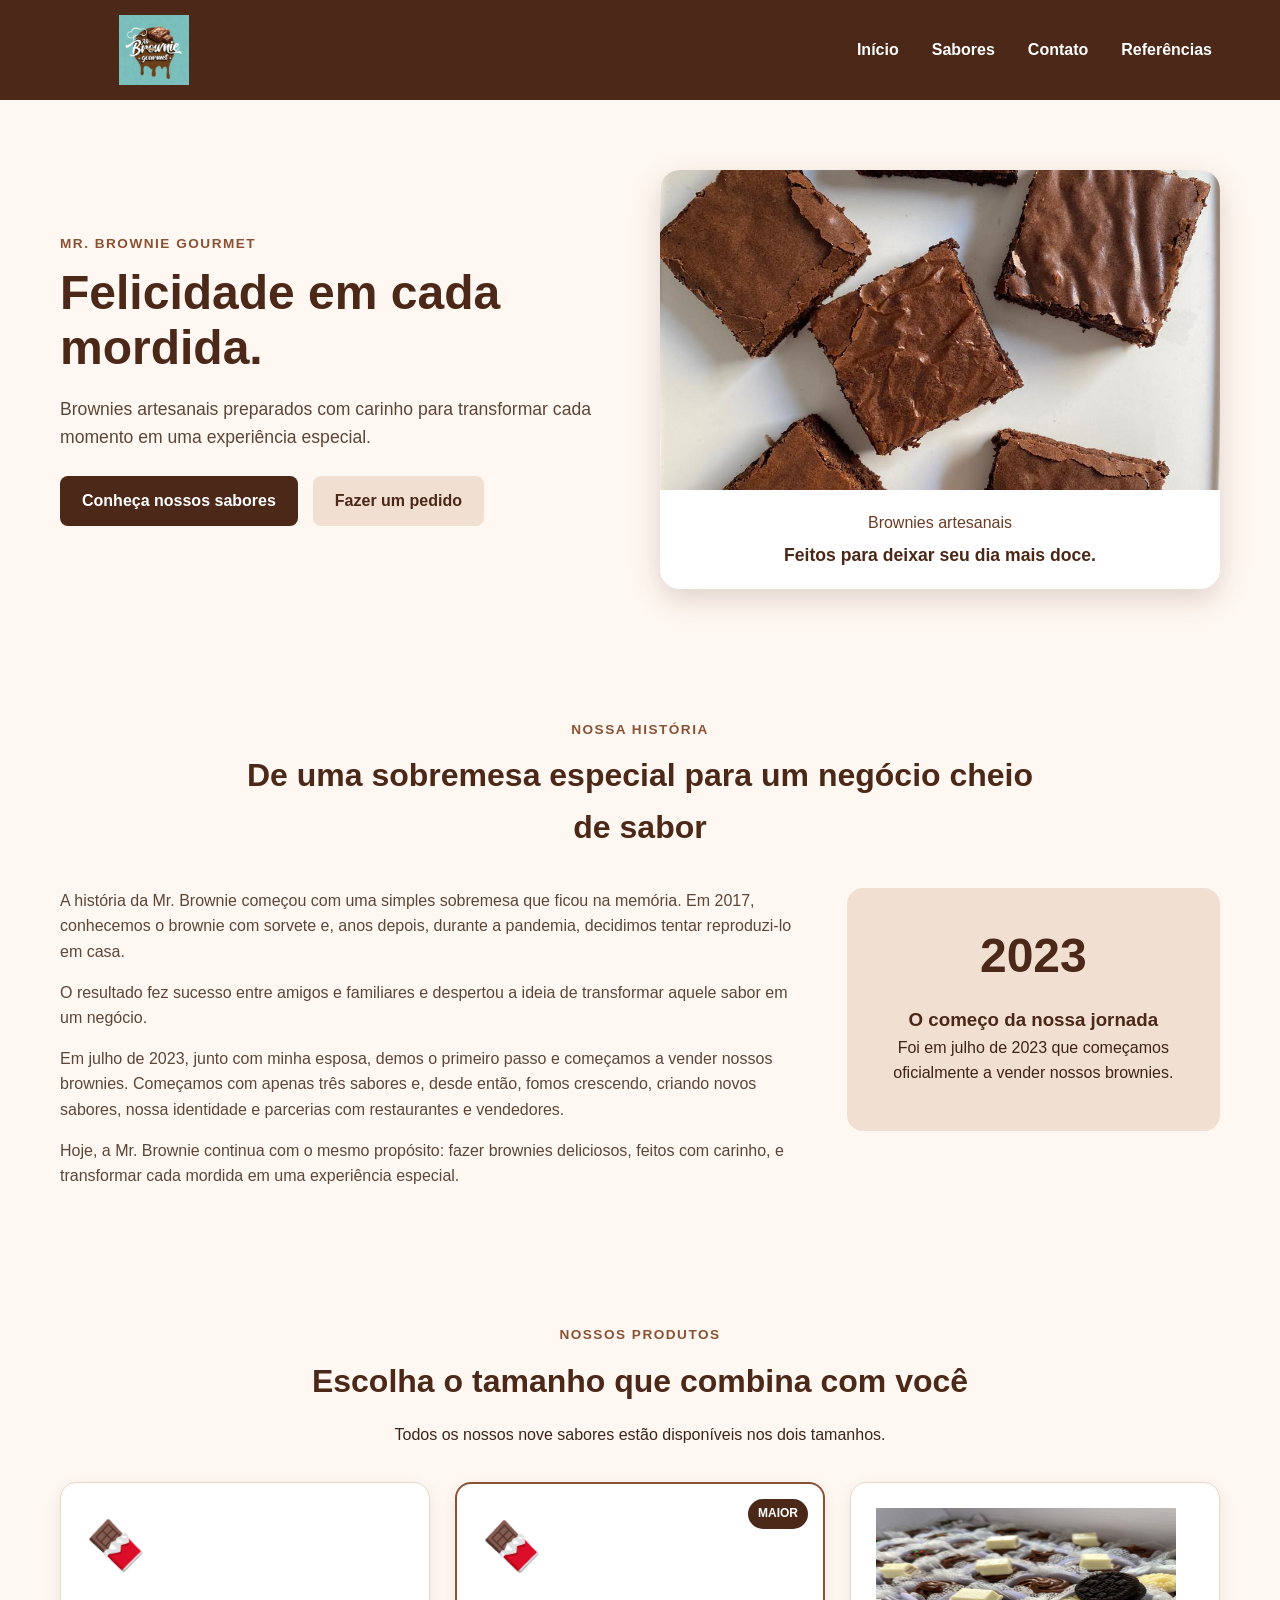
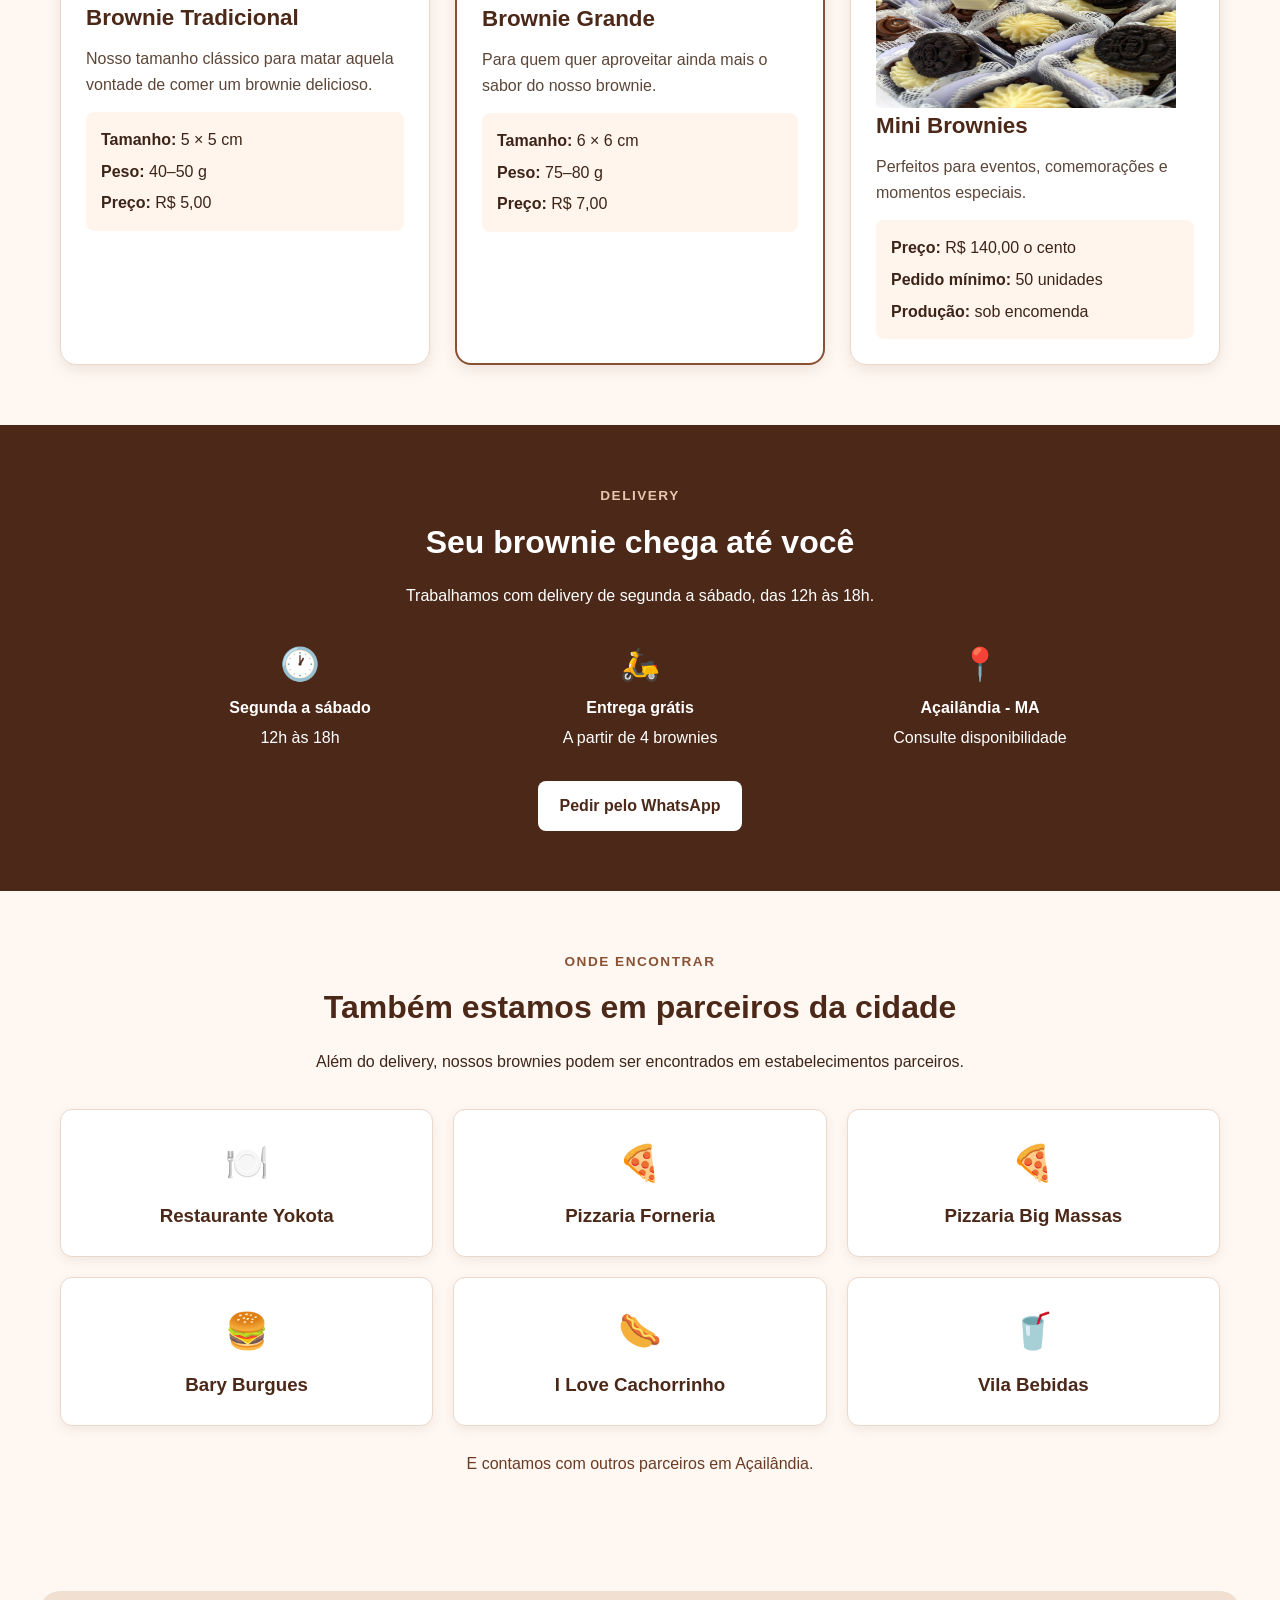
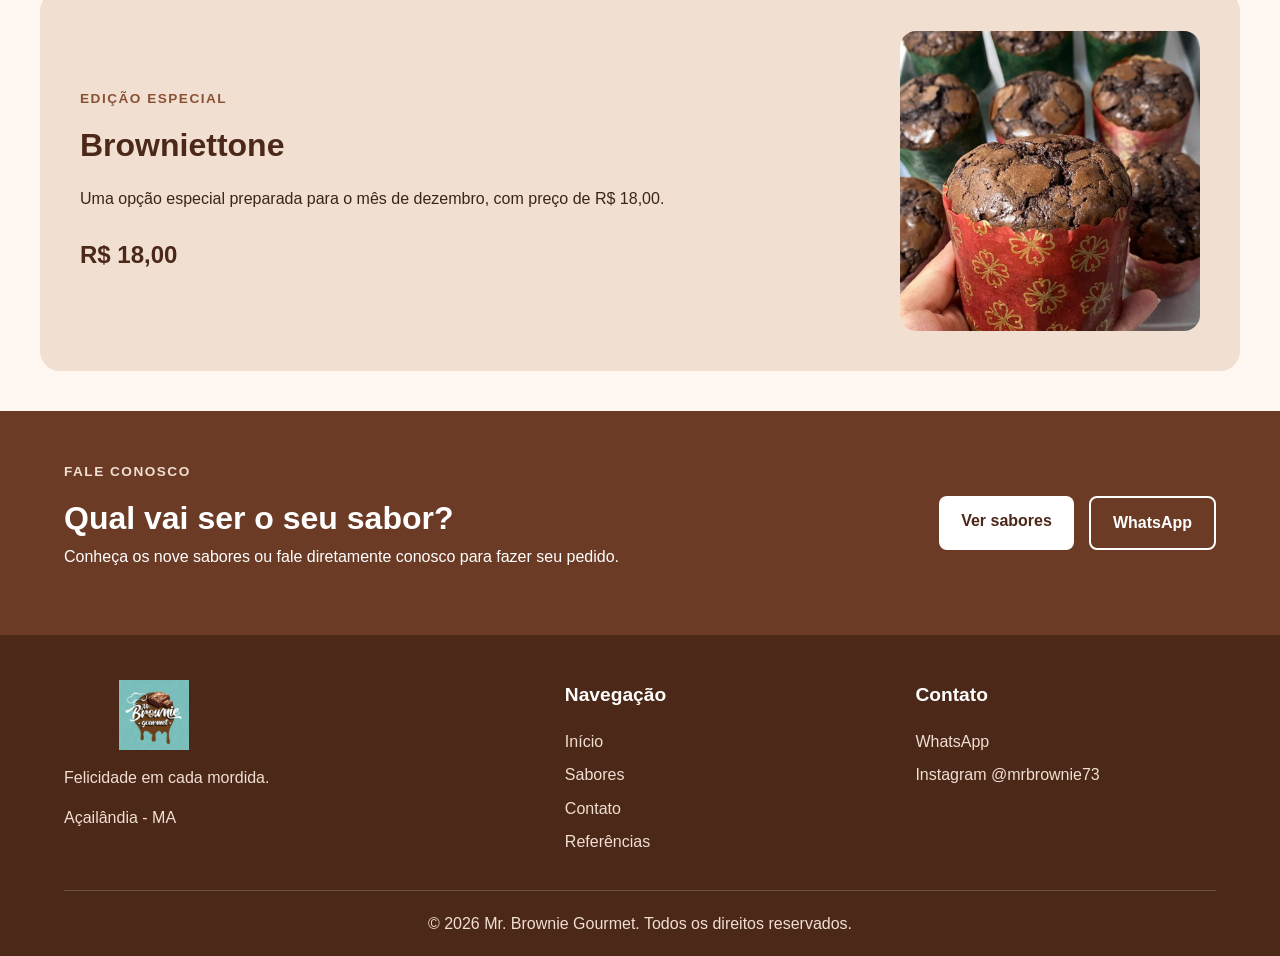
==== commit 1e0db9f7: "querrrrrr" ====
--- a/projeto/index.html
+++ b/projeto/index.html
@@ -38,16 +38,13 @@
         ☰
     </button>
 
-    <nav
-        class="site-nav"
-        id="main-navigation"
-        aria-label="Navegação principal">
-
-        <a class="active" href="index.html">Início</a>
+    <nav class="site-nav" id="main-navigation" aria-label="Navegação principal">
+
+        <a href="index.html">Início</a>
         <a href="sabores.html">Sabores</a>
         <a href="contato.html">Contato</a>
         <a href="referencias.html">Referências</a>
-
+    
     </nav>
 
 </header>
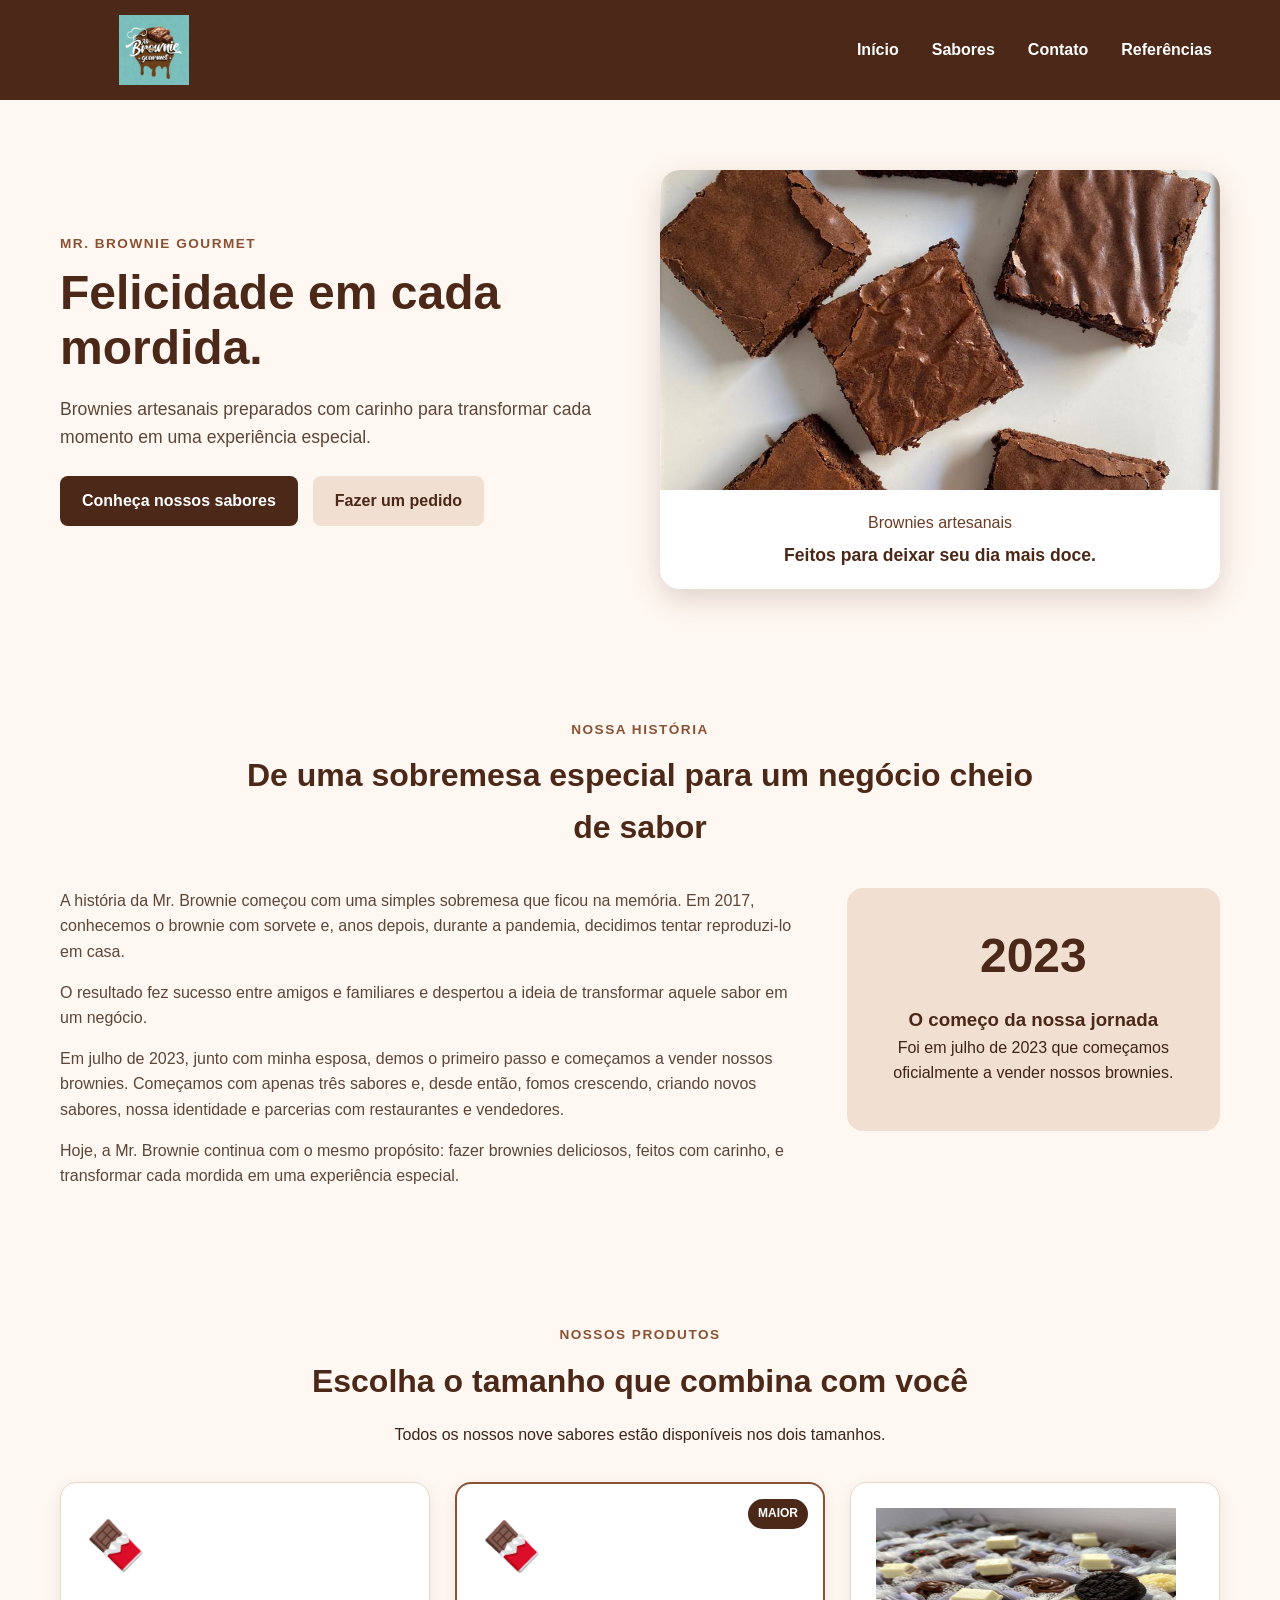
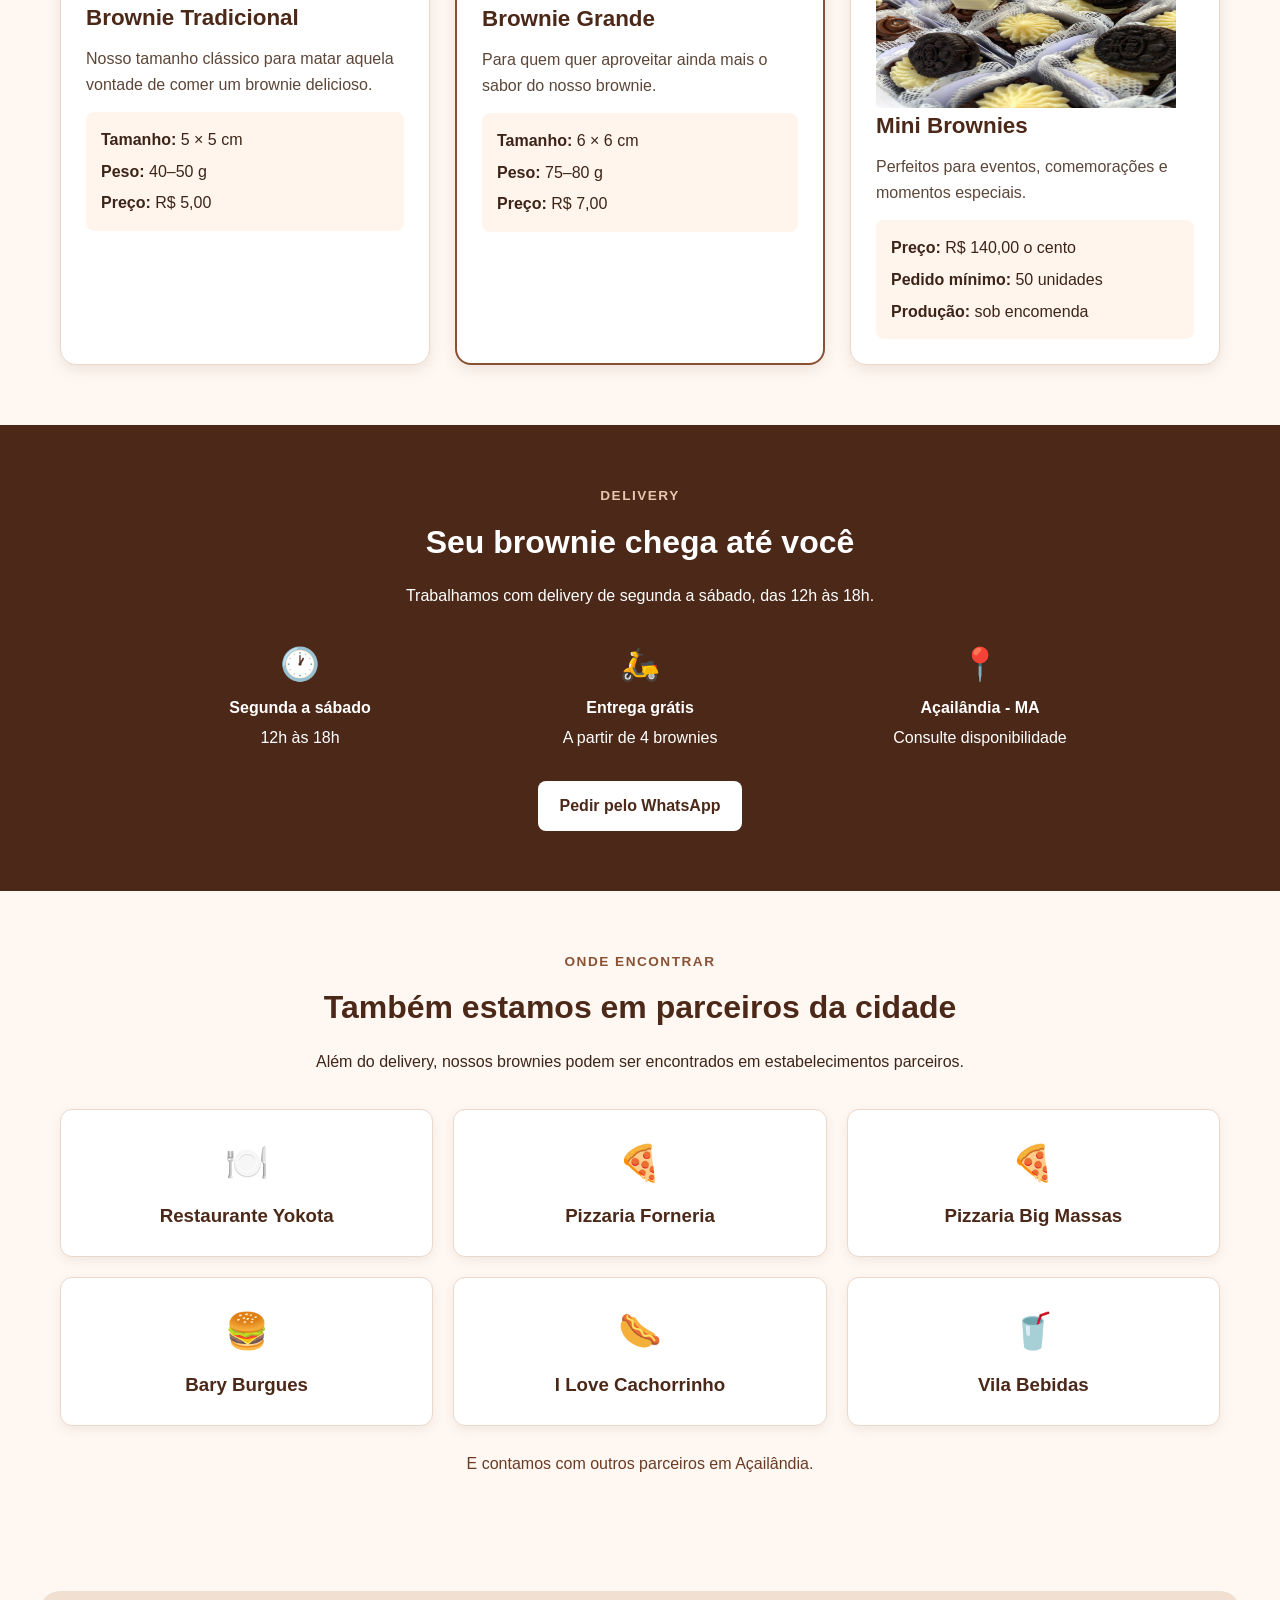
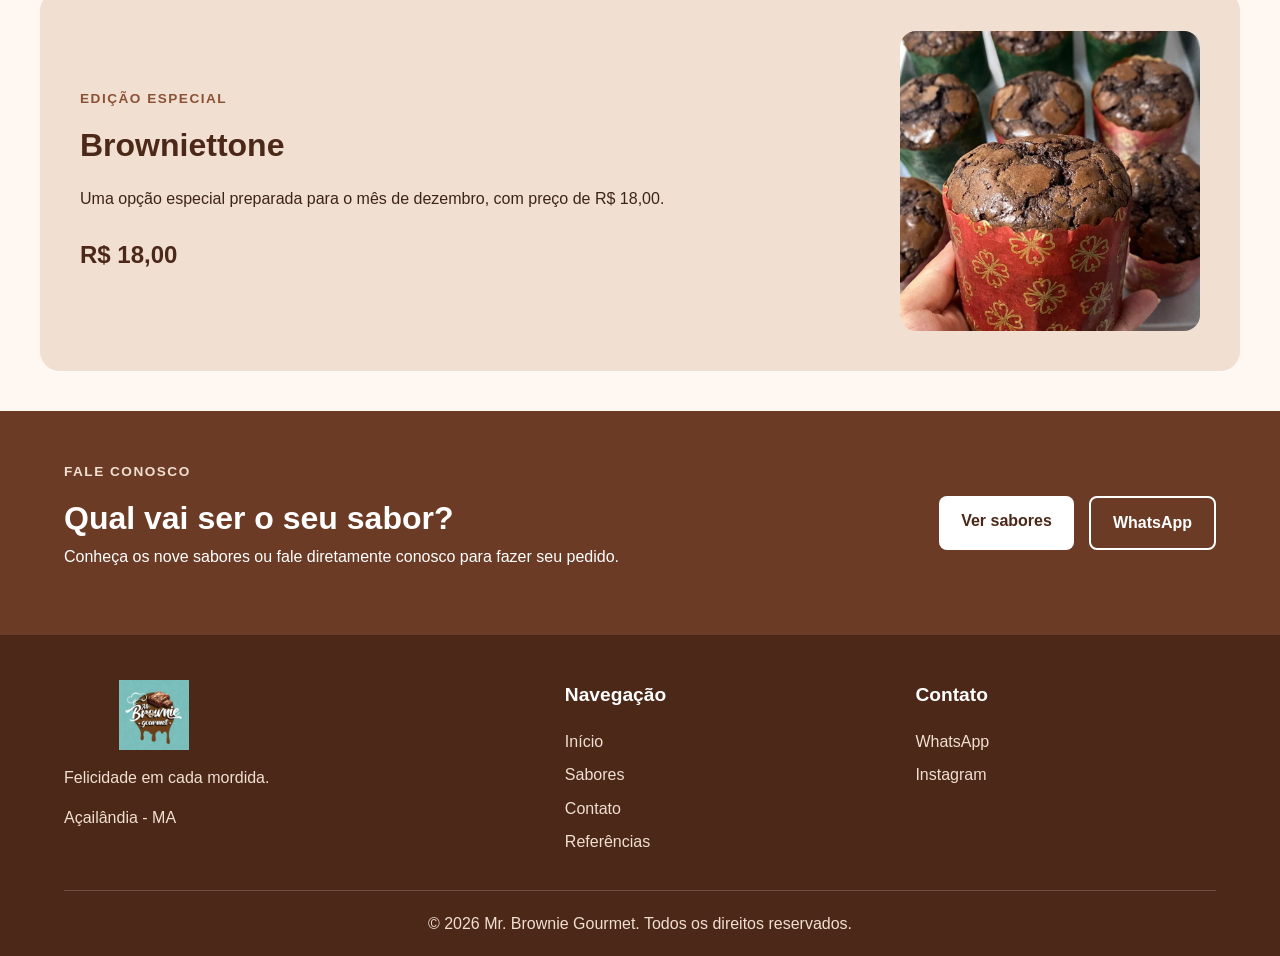
==== commit 3bf899a0: "instagram" ====
--- a/projeto/index.html
+++ b/projeto/index.html
@@ -633,7 +633,7 @@
                 href="https://instagram.com/mrbrownie73"
                 target="_blank"
                 rel="noopener">
-                Instagram @mrbrownie73
+                Instagram
             </a>
 
         </div>
--- a/projeto/styles/projeto.css
+++ b/projeto/styles/projeto.css
@@ -1,1225 +1,1205 @@
 /* ==============================
-   ESTILOS GERAIS
-   ============================== */
+ESTILOS GERAIS
+============================== */
 
 * {
     box-sizing: border-box;
     margin: 0;
     padding: 0;
-}
-
-html {
-    scroll-behavior: smooth;
-}
-
-body {
-    font-family: Arial, Helvetica, sans-serif;
-    line-height: 1.6;
-    background-color: #fff8f2;
-    color: #3d2418;
-}
-
-img {
-    max-width: 100%;
-    display: block;
-}
-
-a {
-    color: inherit;
-}
-
-main {
-    min-height: 70vh;
-}
-
-section {
-    padding: 60px 20px;
-}
-
-h1,
-h2,
-h3 {
-    color: #4b2818;
-}
-
-p {
-    margin-bottom: 15px;
-}
-
-
-/* ==============================
-   CABEÇALHO
-   ============================== */
-
-.site-header {
-    background-color: #4b2818;
-    color: white;
-    padding: 15px 5%;
-    display: flex;
-    align-items: center;
-    justify-content: space-between;
-    gap: 20px;
-}
-
-.logo {
-    display: block;
-    width: 180px;
-}
-
-.logo img {
-    width: 180px;
-    height: 70px;
-    object-fit: contain;
-}
-
-.menu-button {
-    display: none;
-    background: none;
-    border: none;
-    color: white;
-    font-size: 2rem;
-    cursor: pointer;
-}
-
-.site-nav {
-    display: flex;
-    align-items: center;
-    gap: 25px;
-}
-
-.site-nav a {
-    color: white;
-    text-decoration: none;
-    font-weight: bold;
-    padding: 8px 4px;
-}
-
-.site-nav a:hover,
-.site-nav a.active {
-    text-decoration: underline;
-}
-
-
-/* ==============================
-   CAPA
-   ============================== */
-
-.hero {
-    display: grid;
-    grid-template-columns: 1fr 1fr;
-    align-items: center;
-    gap: 40px;
-    max-width: 1200px;
-    margin: 0 auto;
-    padding: 70px 20px;
-}
-
-.hero-content {
-    max-width: 600px;
-}
-
-.eyebrow {
-    color: #8a5235;
-    font-size: 0.85rem;
-    font-weight: bold;
-    letter-spacing: 1.5px;
-    margin-bottom: 10px;
-}
-
-.hero h1 {
-    font-size: 3rem;
-    line-height: 1.15;
-    margin-bottom: 20px;
-}
-
-.hero-content > p:not(.eyebrow) {
-    font-size: 1.1rem;
-    color: #5c4639;
-}
-
-.hero-actions {
-    display: flex;
-    gap: 15px;
-    flex-wrap: wrap;
-    margin-top: 25px;
-}
-
-.button {
-    display: inline-block;
-    padding: 12px 22px;
-    border-radius: 8px;
-    text-decoration: none;
-    font-weight: bold;
-    transition: 0.2s ease;
-}
-
-.button-primary {
-    background-color: #4b2818;
-    color: white;
-}
-
-.button-primary:hover {
-    background-color: #6b3b25;
-}
-
-.button-secondary {
-    background-color: #f1dfd2;
-    color: #4b2818;
-}
-
-.button-secondary:hover {
-    background-color: #ead0bf;
-}
-
-.button-light {
-    background-color: white;
-    color: #4b2818;
-}
-
-.button-light:hover {
-    background-color: #f1dfd2;
-}
-
-.button-outline-light {
-    border: 2px solid white;
-    color: white;
-    background-color: transparent;
-}
-
-.button-outline-light:hover {
-    background-color: white;
-    color: #4b2818;
-}
-
-
-/* ==============================
-   IMAGEM DA CAPA
-   ============================== */
-
-.hero-card {
-    overflow: hidden;
-    border-radius: 20px;
-    background-color: #ffffff;
-    box-shadow: 0 10px 30px rgba(75, 40, 24, 0.18);
-}
-
-.hero-card img {
-    width: 100%;
-    height: 320px;
-    object-fit: cover;
-}
-
-.hero-card-content {
-    padding: 20px;
-    text-align: center;
-}
-
-.hero-card-content p {
-    margin-bottom: 5px;
-    color: #6b3b25;
-}
-
-.hero-card-content strong {
-    color: #4b2818;
-    font-size: 1.1rem;
-}
-
-
-/* ==============================
-   SEÇÕES
-   ============================== */
-
-.section {
-    max-width: 1200px;
-    margin: 0 auto;
-}
-
-.section-heading {
-    text-align: center;
-    max-width: 800px;
-    margin: 0 auto 35px;
-}
-
-.section-heading h2 {
-    font-size: 2rem;
-    margin-bottom: 15px;
-}
-
-
-/* ==============================
-   NOSSA HISTÓRIA
-   ============================== */
-
-.story-content {
-    display: grid;
-    grid-template-columns: 2fr 1fr;
-    gap: 40px;
-    align-items: start;
-}
-
-.story-text p {
-    color: #5c4639;
-}
-
-.story-highlight {
-    background-color: #f1dfd2;
-    padding: 30px;
-    border-radius: 16px;
-    text-align: center;
-}
-
-.story-year {
-    display: block;
-    font-size: 3rem;
-    font-weight: bold;
-    color: #4b2818;
-    margin-bottom: 10px;
-}
-
-
-/* ==============================
-   PRODUTOS / TAMANHOS
-   ============================== */
-
-.size-grid {
-    display: grid;
-    grid-template-columns: repeat(3, 1fr);
-    gap: 25px;
-}
-
-.size-card {
-    position: relative;
-    background-color: white;
-    border: 1px solid #ead8ca;
-    border-radius: 16px;
-    padding: 25px;
-    box-shadow: 0 5px 15px rgba(75, 40, 24, 0.10);
-}
-
-.featured-size {
-    border: 2px solid #8a5235;
-}
-
-.size-badge {
-    position: absolute;
-    top: 15px;
-    right: 15px;
-    background-color: #4b2818;
-    color: white;
-    padding: 5px 10px;
-    border-radius: 20px;
-    font-size: 0.75rem;
-    font-weight: bold;
-}
-
-.size-icon {
-    font-size: 3rem;
-    margin-bottom: 15px;
-}
-
-.size-card h3 {
-    font-size: 1.4rem;
-    margin-bottom: 10px;
-}
-
-.size-description {
-    color: #5c4639;
-}
-
-.size-card ul {
-    list-style: none;
-    background-color: #fff5ed;
-    border-radius: 8px;
-    padding: 15px;
-    margin-top: 15px;
-}
-
-.size-card li {
-    margin-bottom: 6px;
-}
-
-.size-card li:last-child {
-    margin-bottom: 0;
-}
-
-
-/* ==============================
-   DELIVERY
-   ============================== */
-
-.delivery-section {
-    background-color: #4b2818;
-    color: white;
-    text-align: center;
-}
-
-.delivery-content {
-    max-width: 1000px;
-    margin: 0 auto;
-}
-
-.delivery-section h2 {
-    color: white;
-    font-size: 2rem;
-    margin-bottom: 15px;
-}
-
-.delivery-section .eyebrow {
-    color: #e8c5af;
-}
-
-.delivery-details {
-    display: grid;
-    grid-template-columns: repeat(3, 1fr);
-    gap: 20px;
-    margin: 30px 0;
-}
-
-.delivery-details div {
-    display: flex;
-    flex-direction: column;
-    gap: 5px;
-}
-
-.delivery-details span:first-child {
-    font-size: 2rem;
-}
-
-.delivery-details strong {
-    color: white;
-}
-
-
-/* ==============================
-   PARCEIROS
-   ============================== */
-
-.partners-section {
-    max-width: 1200px;
-    margin: 0 auto;
-}
-
-.partners-grid {
-    display: grid;
-    grid-template-columns: repeat(3, 1fr);
-    gap: 20px;
-}
-
-.partner-card {
-    background-color: white;
-    border: 1px solid #ead8ca;
-    border-radius: 12px;
-    padding: 25px;
-    text-align: center;
-    box-shadow: 0 4px 12px rgba(75, 40, 24, 0.08);
-}
-
-.partner-card span {
-    font-size: 2.2rem;
-    display: block;
-    margin-bottom: 10px;
-}
-
-.partners-note {
-    text-align: center;
-    margin-top: 25px;
-    color: #6b3b25;
-}
-
-
-/* ==============================
-BROWNIETTONE
-============================== */
-
-.seasonal-section {
-    max-width: 1200px;
-    margin: 40px auto;
-    padding: 40px;
-    display: grid;
-    grid-template-columns: 1fr 300px;
-    align-items: center;
-    gap: 40px;
-    background-color: #f1dfd2;
-    border-radius: 20px;
-}
-
-.seasonal-section h2 {
-    font-size: 2rem;
-    margin-bottom: 15px;
-}
-
-.seasonal-price {
-    display: inline-block;
-    margin-top: 10px;
-    font-size: 1.5rem;
-    font-weight: bold;
-    color: #4b2818;
-}
-
-.seasonal-image {
-    width: 100%;
-    max-width: 300px;
-    margin: 0 auto;
-    overflow: hidden;
-    border-radius: 16px;
-}
-
-.seasonal-image img {
-    width: 100%;
-    height: 300px;
-    display: block;
-    object-fit: cover;
-    object-position: center;
-}
-
-
-/* ==============================
-   CHAMADA FINAL
-   ============================== */
-
-.cta-section {
-    background-color: #6b3b25;
-    color: white;
-    padding: 50px 5%;
-    display: flex;
-    justify-content: space-between;
-    align-items: center;
-    gap: 30px;
-}
-
-.cta-section h2 {
-    color: white;
-    font-size: 2rem;
-}
-
-.cta-section .eyebrow {
-    color: #f1dfd2;
-}
-
-.cta-actions {
-    display: flex;
-    gap: 15px;
-    flex-wrap: wrap;
-}
-
-
-/* ==============================
-   PÁGINA DE SABORES
-   ============================== */
-
-.page-hero {
-    background-color: #f1dfd2;
-    text-align: center;
-    padding: 60px 20px;
-}
-
-.page-hero h1 {
-    font-size: 2.8rem;
-    margin-bottom: 15px;
-}
-
-.page-hero p:last-child {
-    color: #5c4639;
-    font-size: 1.1rem;
-}
-
-
-/* ==============================
-   INFORMAÇÕES DOS TAMANHOS
-   ============================== */
-
-.size-info-grid {
-    display: grid;
-    grid-template-columns: repeat(2, 1fr);
-    gap: 20px;
-    max-width: 900px;
-    margin: 0 auto 30px;
-}
-
-.size-info-card {
-    display: flex;
-    align-items: center;
-    gap: 18px;
-    background-color: white;
-    border: 1px solid #ead8ca;
-    border-radius: 14px;
-    padding: 20px;
-    box-shadow: 0 4px 12px rgba(75, 40, 24, 0.08);
-}
-
-.size-info-card > span {
-    font-size: 2.5rem;
-}
-
-.size-info-card h3 {
-    margin-bottom: 5px;
-}
-
-.size-info-card p {
-    margin-bottom: 0;
-    color: #5c4639;
-}
-
-
-/* ==============================
-   CARDS DOS SABORES
-   ============================== */
-
-.flavor-grid {
-    display: grid;
-    grid-template-columns: repeat(3, 1fr);
-    gap: 25px;
-    max-width: 1100px;
-    margin: 30px auto 0;
-}
-
-.flavor-card {
-    background-color: #ffffff;
-    border: 1px solid #ead8ca;
-    border-radius: 16px;
-    overflow: hidden;
-    box-shadow: 0 5px 15px rgba(75, 40, 24, 0.12);
-    transition: transform 0.25s ease, box-shadow 0.25s ease;
-}
-
-.flavor-card:hover {
-    transform: translateY(-6px);
-    box-shadow: 0 10px 25px rgba(75, 40, 24, 0.20);
-}
-
-.flavor-image {
-    height: 180px;
-    display: flex;
-    align-items: center;
-    justify-content: center;
-    background: linear-gradient(135deg, #4b2818, #8a5235);
-    color: white;
-    font-size: 3.5rem;
-    overflow: hidden;
-}
-
-.flavor-image img {
-    width: 100%;
-    height: 100%;
-    object-fit: cover;
-}
-
-.flavor-content {
-    padding: 22px;
-}
-
-.flavor-content h3 {
-    font-size: 1.5rem;
-    margin-bottom: 10px;
-}
-
-.flavor-content p {
-    color: #5c4639;
-    margin-bottom: 12px;
-}
-
-.flavor-sizes {
-    background-color: #fff5ed;
-    border-radius: 8px;
-    padding: 12px;
-    margin-top: 15px;
-    font-size: 0.95rem;
-    line-height: 1.8;
-}
-
-.favorite-button {
-    width: 100%;
-    margin-top: 15px;
-    padding: 12px;
-    border: 2px solid #4b2818;
-    border-radius: 8px;
-    background-color: white;
-    color: #4b2818;
-    font-weight: bold;
-    font-size: 1rem;
-    cursor: pointer;
-    transition: all 0.2s ease;
-}
-
-.favorite-button:hover {
-    background-color: #4b2818;
-    color: white;
-}
-
-
-/* ==============================
-   FILTRO DE SABORES
-   ============================== */
-
-.filter-area {
-    display: flex;
-    align-items: center;
-    justify-content: center;
-    gap: 12px;
-    max-width: 1100px;
-    margin: 30px auto 0;
-    padding: 18px;
-    background-color: #f1dfd2;
-    border-radius: 12px;
-}
-
-.filter-area label {
-    font-weight: bold;
-}
-
-.filter-area select {
-    padding: 10px 35px 10px 12px;
-    border: 1px solid #b99a89;
-    border-radius: 8px;
-    background-color: white;
-    color: #3d2418;
-    font-size: 1rem;
-}
-
-
-/* ==============================
-   MENSAGEM DOS SABORES
-   ============================== */
-
-.flavor-message {
-    text-align: center;
-    font-weight: bold;
-    margin-top: 20px;
-    color: #6b3b25;
-}
-
-
-/* ==============================
-   FAVORITO
-   ============================== */
-
-.favorite-section {
-    max-width: 1200px;
-    margin: 0 auto;
-    padding: 60px 20px;
-    display: grid;
-    grid-template-columns: 1fr 1fr;
-    gap: 40px;
-    align-items: center;
-}
-
-.favorite-display {
-    background-color: #f1dfd2;
-    border-radius: 16px;
-    padding: 30px;
-    text-align: center;
-}
-
-.favorite-display > span {
-    display: block;
-    font-size: 3rem;
-    margin-bottom: 10px;
-}
-
-.favorite-display p {
-    font-weight: bold;
-    color: #4b2818;
-}
-
-
-/* ==============================
-   MINI BROWNIES
-   ============================== */
-
-.mini-brownie-section {
-    max-width: 1200px;
-    margin: 0 auto 60px;
-    padding: 40px;
-    background-color: #4b2818;
-    color: white;
-    border-radius: 20px;
-    display: grid;
-    grid-template-columns: 1fr 250px;
-    gap: 40px;
-    align-items: center;
-}
-
-.mini-brownie-section h2 {
-    color: white;
-    font-size: 2rem;
-    margin-bottom: 15px;
-}
-
-.mini-brownie-section .eyebrow {
-    color: #e8c5af;
-}
-
-.mini-brownie-section p {
-    color: white;
-}
-
-.mini-brownie-highlight {
-    background-color: white;
-    color: #4b2818;
-    border-radius: 16px;
-    padding: 25px;
-    text-align: center;
-}
-
-.mini-brownie-highlight span {
-    display: block;
-    font-size: 3rem;
-    font-weight: bold;
-}
-
-.mini-brownie-highlight strong {
-    display: block;
-    font-size: 1.1rem;
-}
-
-.mini-brownie-highlight small {
-    display: block;
-    margin-top: 8px;
-    font-size: 1.3rem;
-    font-weight: bold;
-}
-
-
-/* ==============================
-   PÁGINA DE CONTATO
-   ============================== */
-
-.pagina-contato {
-    max-width: 900px;
-    margin: 0 auto;
-    padding: 70px 20px;
-}
-
-.pagina-contato .section-heading {
-    text-align: center;
-    max-width: 750px;
-    margin: 0 auto 35px;
-}
-
-.pagina-contato .section-heading h2 {
-    font-size: 2rem;
-    margin-bottom: 12px;
-}
-
-.pagina-contato .section-heading p {
-    color: #5c4639;
-    font-size: 1.05rem;
-}
-
-
-/* ==============================
-   FORMULÁRIO DE CONTATO
-   ============================== */
-
-#form-contato {
-    background-color: #ffffff;
-    border-radius: 20px;
-    padding: 35px;
-    box-shadow: 0 10px 30px rgba(75, 40, 24, 0.12);
-    border: 1px solid #ead8ca;
-}
-
-.campo {
-    display: flex;
-    flex-direction: column;
-    gap: 8px;
-    margin-bottom: 20px;
-}
-
-.campo label {
-    color: #4b2818;
-    font-weight: bold;
-}
-
-.campo input,
-.campo select,
-.campo textarea {
-    width: 100%;
-    padding: 14px 15px;
-    border: 1px solid #c9aa97;
-    border-radius: 10px;
-    background-color: #fff8f2;
-    color: #3d2418;
-    font-family: inherit;
-    font-size: 1rem;
-    transition: border-color 0.2s ease, box-shadow 0.2s ease;
-}
-
-.campo input:focus,
-.campo select:focus,
-.campo textarea:focus {
-    outline: none;
-    border-color: #8a5235;
-    box-shadow: 0 0 0 3px rgba(138, 82, 53, 0.15);
-}
-
-.campo textarea {
-    resize: vertical;
-    min-height: 140px;
-}
-
-#form-contato button {
-    width: 100%;
-    padding: 15px 20px;
-    border: none;
-    border-radius: 10px;
-    background-color: #4b2818;
-    color: white;
-    cursor: pointer;
-    font-size: 1rem;
-    font-weight: bold;
-    transition: background-color 0.2s ease, transform 0.2s ease;
-}
-
-#form-contato button:hover {
-    background-color: #6b3b25;
-    transform: translateY(-2px);
-}
-
-.mensagem-sucesso {
-    margin-top: 20px;
-    text-align: center;
-    font-weight: bold;
-    color: #6b3b25;
-}
-
-
-/* ==============================
-   INFORMAÇÕES DE CONTATO
-   ============================== */
-
-.informacoes-contato {
-    max-width: 1100px;
-    margin: 0 auto;
-    padding: 20px 20px 70px;
-}
-
-.informacoes-contato .section-heading {
-    text-align: center;
-    max-width: 750px;
-    margin: 0 auto 35px;
-}
-
-.informacoes-contato .section-heading h2 {
-    font-size: 2rem;
-    margin-bottom: 12px;
-}
-
-.informacoes-contato .section-heading p {
-    color: #5c4639;
-}
-
-.contato-info {
-    display: grid;
-    grid-template-columns: repeat(2, 1fr);
-    gap: 25px;
-}
-
-.contato-info > div {
-    background-color: #f1dfd2;
-    border: 1px solid #ead8ca;
-    border-radius: 16px;
-    padding: 30px;
-    text-align: center;
-    box-shadow: 0 6px 18px rgba(75, 40, 24, 0.08);
-    transition: transform 0.2s ease, box-shadow 0.2s ease;
-}
-
-.contato-info > div:hover {
-    transform: translateY(-4px);
-    box-shadow: 0 10px 22px rgba(75, 40, 24, 0.13);
-}
-
-.contato-info h3 {
-    color: #4b2818;
-    font-size: 1.3rem;
-    margin-bottom: 10px;
-}
-
-.contato-info p {
-    color: #5c4639;
-    margin-bottom: 0;
-}
-
-
-/* ==============================
-   RODAPÉ
-   ============================== */
-
-.site-footer {
-    background-color: #4b2818;
-    color: white;
-    padding: 45px 5% 20px;
-}
-
-.footer-content {
-    max-width: 1200px;
-    margin: 0 auto;
-    display: grid;
-    grid-template-columns: 1.5fr 1fr 1fr;
-    gap: 50px;
-}
-
-.footer-brand img {
-    width: 180px;
-    height: 70px;
-    object-fit: contain;
-    margin-bottom: 15px;
-}
-
-.footer-brand p {
-    color: #f1dfd2;
-}
-
-.footer-links {
-    display: flex;
-    flex-direction: column;
-    gap: 8px;
-}
-
-.footer-links h2 {
-    color: white;
-    font-size: 1.2rem;
-    margin-bottom: 10px;
-}
-
-.footer-links a {
-    color: #f1dfd2;
-    text-decoration: none;
-}
-
-.footer-links a:hover {
-    text-decoration: underline;
-}
-
-.copyright {
-    max-width: 1200px;
-    margin: 35px auto 0;
-    padding-top: 20px;
-    border-top: 1px solid rgba(255, 255, 255, 0.2);
-    text-align: center;
-}
-
-.copyright p {
-    color: #f1dfd2;
-    margin-bottom: 0;
-}
-
-
-/* ==============================
-   RESPONSIVIDADE - TABLET
-   ============================== */
-
-@media screen and (max-width: 900px) {
-
-    .hero {
-        grid-template-columns: 1fr;
-        text-align: center;
     }
-
-    .hero-content {
-        max-width: 700px;
-        margin: 0 auto;
-    }
-
-    .hero-actions {
-        justify-content: center;
-    }
-
-    .story-content {
-        grid-template-columns: 1fr;
-    }
-
-    .size-grid {
-        grid-template-columns: repeat(2, 1fr);
-    }
-
-    .flavor-grid {
-        grid-template-columns: repeat(2, 1fr);
-    }
-
-    .partners-grid {
-        grid-template-columns: repeat(2, 1fr);
-    }
-
-    .seasonal-section {
-        grid-template-columns: 1fr;
-        text-align: center;
-    }
-
-    .delivery-details {
-        grid-template-columns: 1fr;
-    }
-
-    .favorite-section {
-        grid-template-columns: 1fr;
-    }
-
-    .mini-brownie-section {
-        grid-template-columns: 1fr;
-        text-align: center;
-    }
-
-    .mini-brownie-highlight {
-        max-width: 300px;
-        margin: 0 auto;
-    }
-
-    .footer-content {
-        grid-template-columns: 1fr 1fr;
-    }
-}
-
-
-/* ==============================
-   RESPONSIVIDADE - CELULAR
-   ============================== */
-
-@media screen and (max-width: 600px) {
-
-    .site-header {
-        flex-wrap: wrap;
-        padding: 12px 20px;
-    }
-
-    .logo {
-        width: 140px;
-    }
-
-    .logo img {
-        width: 140px;
-        height: 55px;
-    }
-
-    .menu-button {
-        display: block;
-    }
-
-    .site-nav {
-        display: none;
-        width: 100%;
-        flex-direction: column;
-        text-align: center;
-        gap: 10px;
-        padding-top: 15px;
-    }
-
-    .site-nav.open {
-        display: flex;
-    }
-
-    .hero {
-        padding: 40px 15px;
-    }
-
-    .hero h1 {
-        font-size: 2.2rem;
-    }
-
-    .hero-card img {
-        height: 220px;
-    }
-
-    section {
-        padding: 40px 15px;
-    }
-
-    .section-heading h2 {
-        font-size: 1.7rem;
-    }
-
-    .page-hero {
-        padding: 45px 15px;
-    }
-
-    .page-hero h1 {
-        font-size: 2.2rem;
-    }
-
-    .size-grid {
-        grid-template-columns: 1fr;
-    }
-
-    .size-info-grid {
-        grid-template-columns: 1fr;
-    }
-
-    .pagina-contato {
-        padding: 45px 15px;
-    }
-
-    .pagina-contato .section-heading h2 {
-        font-size: 1.7rem;
-    }
-
-    #form-contato {
-        padding: 25px 20px;
-    }
-
-    .informacoes-contato {
-        padding: 20px 15px 50px;
-    }
-
-    .contato-info {
-        grid-template-columns: 1fr;
-        gap: 18px;
-    }
-
-    .contato-info > div {
-        padding: 25px 20px;
-    }
-
-    .flavor-grid {
-        grid-template-columns: 1fr;
-        gap: 20px;
-    }
-
-    .filter-area {
-        flex-direction: column;
-        text-align: center;
-    }
-
-    .flavor-image {
-        height: 200px;
-    }
-
-    .seasonal-section {
-        margin: 20px 15px;
-        padding: 30px 20px;
-    }
-
-    .seasonal-icon {
-        font-size: 5rem;
-    }
-
-    .cta-section {
-        padding: 40px 20px;
-        flex-direction: column;
-        text-align: center;
-    }
-
-    .cta-actions {
-        justify-content: center;
-    }
-
-    .mini-brownie-section {
-        margin: 20px 15px 40px;
-        padding: 30px 20px;
-    }
-
-    .footer-content {
-        grid-template-columns: 1fr;
-        gap: 30px;
-        text-align: center;
-    }
-
-    .footer-brand img {
-        margin-left: auto;
-        margin-right: auto;
-    }
-
-    .footer-links {
-        align-items: center;
-    }
-}
-
+  
+  html {
+  scroll-behavior: smooth;
+  }
+  
+  body {
+  font-family: Arial, Helvetica, sans-serif;
+  line-height: 1.6;
+  background-color: #fff8f2;
+  color: #3d2418;
+  }
+  
+  img {
+  max-width: 100%;
+  display: block;
+  }
+  
+  a {
+  color: inherit;
+  }
+  
+  main {
+  min-height: 70vh;
+  }
+  
+  section {
+  padding: 60px 20px;
+  }
+  
+  h1,
+  h2,
+  h3 {
+  color: #4b2818;
+  }
+  
+  p {
+  margin-bottom: 15px;
+  }
+  
+  /* ==============================
+  CABEÇALHO
+  ============================== */
+  
+  .site-header {
+  background-color: #4b2818;
+  color: white;
+  padding: 15px 5%;
+  display: flex;
+  align-items: center;
+  justify-content: space-between;
+  gap: 20px;
+  }
+  
+  .logo {
+  display: block;
+  width: 180px;
+  }
+  
+  .logo img {
+  width: 180px;
+  height: 70px;
+  object-fit: contain;
+  }
+  
+  .menu-button {
+  display: none;
+  background: none;
+  border: none;
+  color: white;
+  font-size: 2rem;
+  cursor: pointer;
+  }
+  
+  .site-nav {
+  display: flex;
+  align-items: center;
+  gap: 25px;
+  }
+  
+  .site-nav a {
+  color: white;
+  text-decoration: none;
+  font-weight: bold;
+  padding: 8px 4px;
+  }
+  
+  .site-nav a:hover,
+  .site-nav a.active {
+  text-decoration: underline;
+  }
+  
+  /* ==============================
+  CAPA
+  ============================== */
+  
+  .hero {
+  display: grid;
+  grid-template-columns: 1fr 1fr;
+  align-items: center;
+  gap: 40px;
+  max-width: 1200px;
+  margin: 0 auto;
+  padding: 70px 20px;
+  }
+  
+  .hero-content {
+  max-width: 600px;
+  }
+  
+  .eyebrow {
+  color: #8a5235;
+  font-size: 0.85rem;
+  font-weight: bold;
+  letter-spacing: 1.5px;
+  margin-bottom: 10px;
+  }
+  
+  .hero h1 {
+  font-size: 3rem;
+  line-height: 1.15;
+  margin-bottom: 20px;
+  }
+  
+  .hero-content > p:not(.eyebrow) {
+  font-size: 1.1rem;
+  color: #5c4639;
+  }
+  
+  .hero-actions,
+  .cta-actions {
+  display: flex;
+  gap: 15px;
+  flex-wrap: wrap;
+  margin-top: 25px;
+  }
+  
+  .button {
+  display: inline-block;
+  padding: 12px 22px;
+  border-radius: 8px;
+  text-decoration: none;
+  font-weight: bold;
+  transition: 0.2s ease;
+  }
+  
+  .button-primary {
+  background-color: #4b2818;
+  color: white;
+  }
+  
+  .button-primary:hover {
+  background-color: #6b3b25;
+  }
+  
+  .button-secondary {
+  background-color: #f1dfd2;
+  color: #4b2818;
+  }
+  
+  .button-secondary:hover {
+  background-color: #ead0bf;
+  }
+  
+  .button-light {
+  background-color: white;
+  color: #4b2818;
+  }
+  
+  .button-light:hover {
+  background-color: #f1dfd2;
+  }
+  
+  .button-outline-light {
+  border: 2px solid white;
+  color: white;
+  background-color: transparent;
+  }
+  
+  .button-outline-light:hover {
+  background-color: white;
+  color: #4b2818;
+  }
+  
+  /* ==============================
+  IMAGEM DA CAPA
+  ============================== */
+  
+  .hero-card {
+  overflow: hidden;
+  border-radius: 20px;
+  background-color: #fff;
+  box-shadow: 0 10px 30px rgba(75, 40, 24, 0.18);
+  }
+  
+  .hero-card img {
+  width: 100%;
+  height: 320px;
+  object-fit: cover;
+  }
+  
+  .hero-card-content {
+  padding: 20px;
+  text-align: center;
+  }
+  
+  .hero-card-content p {
+  margin-bottom: 5px;
+  color: #6b3b25;
+  }
+  
+  .hero-card-content strong {
+  color: #4b2818;
+  font-size: 1.1rem;
+  }
+  
+  /* ==============================
+  SEÇÕES
+  ============================== */
+  
+  .section,
+  .partners-section {
+  max-width: 1200px;
+  margin: 0 auto;
+  }
+  
+  .section-heading {
+  text-align: center;
+  max-width: 800px;
+  margin: 0 auto 35px;
+  }
+  
+  .section-heading h2 {
+  font-size: 2rem;
+  margin-bottom: 15px;
+  }
+  
+  /* ==============================
+  NOSSA HISTÓRIA
+  ============================== */
+  
+  .story-content {
+  display: grid;
+  grid-template-columns: 2fr 1fr;
+  gap: 40px;
+  align-items: start;
+  }
+  
+  .story-text p {
+  color: #5c4639;
+  }
+  
+  .story-highlight {
+  background-color: #f1dfd2;
+  padding: 30px;
+  border-radius: 16px;
+  text-align: center;
+  }
+  
+  .story-year {
+  display: block;
+  font-size: 3rem;
+  font-weight: bold;
+  color: #4b2818;
+  margin-bottom: 10px;
+  }
+  
+  /* ==============================
+  PRODUTOS / TAMANHOS
+  ============================== */
+  
+  .size-grid {
+  display: grid;
+  grid-template-columns: repeat(3, 1fr);
+  gap: 25px;
+  }
+  
+  .size-card {
+  position: relative;
+  background-color: white;
+  border: 1px solid #ead8ca;
+  border-radius: 16px;
+  padding: 25px;
+  box-shadow: 0 5px 15px rgba(75, 40, 24, 0.1);
+  }
+  
+  .featured-size {
+  border: 2px solid #8a5235;
+  }
+  
+  .size-badge {
+  position: absolute;
+  top: 15px;
+  right: 15px;
+  background-color: #4b2818;
+  color: white;
+  padding: 5px 10px;
+  border-radius: 20px;
+  font-size: 0.75rem;
+  font-weight: bold;
+  }
+  
+  .size-icon {
+  font-size: 3rem;
+  margin-bottom: 15px;
+  }
+  
+  .size-card h3 {
+  font-size: 1.4rem;
+  margin-bottom: 10px;
+  }
+  
+  .size-description {
+  color: #5c4639;
+  }
+  
+  .size-card ul {
+  list-style: none;
+  background-color: #fff5ed;
+  border-radius: 8px;
+  padding: 15px;
+  margin-top: 15px;
+  }
+  
+  .size-card li {
+  margin-bottom: 6px;
+  }
+  
+  .size-card li:last-child {
+  margin-bottom: 0;
+  }
+  
+  /* ==============================
+  DELIVERY
+  ============================== */
+  
+  .delivery-section {
+  background-color: #4b2818;
+  color: white;
+  text-align: center;
+  }
+  
+  .delivery-content {
+  max-width: 1000px;
+  margin: 0 auto;
+  }
+  
+  .delivery-section h2 {
+  color: white;
+  font-size: 2rem;
+  margin-bottom: 15px;
+  }
+  
+  .delivery-section .eyebrow {
+  color: #e8c5af;
+  }
+  
+  .delivery-details {
+  display: grid;
+  grid-template-columns: repeat(3, 1fr);
+  gap: 20px;
+  margin: 30px 0;
+  }
+  
+  .delivery-details div {
+  display: flex;
+  flex-direction: column;
+  gap: 5px;
+  }
+  
+  .delivery-details span:first-child {
+  font-size: 2rem;
+  }
+  
+  .delivery-details strong {
+  color: white;
+  }
+  
+  /* ==============================
+  PARCEIROS
+  ============================== */
+  
+  .partners-grid {
+  display: grid;
+  grid-template-columns: repeat(3, 1fr);
+  gap: 20px;
+  }
+  
+  .partner-card {
+  background-color: white;
+  border: 1px solid #ead8ca;
+  border-radius: 12px;
+  padding: 25px;
+  text-align: center;
+  box-shadow: 0 4px 12px rgba(75, 40, 24, 0.08);
+  }
+  
+  .partner-card span {
+  font-size: 2.2rem;
+  display: block;
+  margin-bottom: 10px;
+  }
+  
+  .partners-note {
+  text-align: center;
+  margin-top: 25px;
+  color: #6b3b25;
+  }
+  
+  /* ==============================
+  BROWNIETTONE
+  ============================== */
+  
+  .seasonal-section {
+  max-width: 1200px;
+  margin: 40px auto;
+  padding: 40px;
+  display: grid;
+  grid-template-columns: 1fr 300px;
+  align-items: center;
+  gap: 40px;
+  background-color: #f1dfd2;
+  border-radius: 20px;
+  }
+  
+  .seasonal-section h2 {
+  font-size: 2rem;
+  margin-bottom: 15px;
+  }
+  
+  .seasonal-price {
+  display: inline-block;
+  margin-top: 10px;
+  font-size: 1.5rem;
+  font-weight: bold;
+  color: #4b2818;
+  }
+  
+  .seasonal-image {
+  width: 100%;
+  max-width: 300px;
+  margin: 0 auto;
+  overflow: hidden;
+  border-radius: 16px;
+  }
+  
+  .seasonal-image img {
+  width: 100%;
+  height: 300px;
+  object-fit: cover;
+  object-position: center;
+  }
+  
+  /* ==============================
+  CHAMADA FINAL
+  ============================== */
+  
+  .cta-section {
+  background-color: #6b3b25;
+  color: white;
+  padding: 50px 5%;
+  display: flex;
+  justify-content: space-between;
+  align-items: center;
+  gap: 30px;
+  }
+  
+  .cta-section h2 {
+  color: white;
+  font-size: 2rem;
+  }
+  
+  .cta-section .eyebrow {
+  color: #f1dfd2;
+  }
+  
+  .cta-actions {
+  margin-top: 0;
+  }
+  
+  /* ==============================
+  PÁGINAS INTERNAS
+  ============================== */
+  
+  .page-hero {
+  background-color: #f1dfd2;
+  text-align: center;
+  padding: 60px 20px;
+  }
+  
+  .page-hero h1 {
+  font-size: 2.8rem;
+  margin-bottom: 15px;
+  }
+  
+  .page-hero p:last-child {
+  color: #5c4639;
+  font-size: 1.1rem;
+  }
+  
+  /* ==============================
+  INFORMAÇÕES DOS TAMANHOS
+  ============================== */
+  
+  .size-info-grid {
+  display: grid;
+  grid-template-columns: repeat(2, 1fr);
+  gap: 20px;
+  max-width: 900px;
+  margin: 0 auto 30px;
+  }
+  
+  .size-info-card {
+  display: flex;
+  align-items: center;
+  gap: 18px;
+  background-color: white;
+  border: 1px solid #ead8ca;
+  border-radius: 14px;
+  padding: 20px;
+  box-shadow: 0 4px 12px rgba(75, 40, 24, 0.08);
+  }
+  
+  .size-info-card > span {
+  font-size: 2.5rem;
+  }
+  
+  .size-info-card h3 {
+  margin-bottom: 5px;
+  }
+  
+  .size-info-card p {
+  margin-bottom: 0;
+  color: #5c4639;
+  }
+  
+  /* ==============================
+  CARDS DOS SABORES
+  ============================== */
+  
+  .flavor-grid {
+  display: grid;
+  grid-template-columns: repeat(3, 1fr);
+  gap: 25px;
+  max-width: 1100px;
+  margin: 30px auto 0;
+  }
+  
+  .flavor-card {
+  background-color: white;
+  border: 1px solid #ead8ca;
+  border-radius: 16px;
+  overflow: hidden;
+  box-shadow: 0 5px 15px rgba(75, 40, 24, 0.12);
+  transition: transform 0.25s ease, box-shadow 0.25s ease;
+  }
+  
+  .flavor-card:hover {
+  transform: translateY(-6px);
+  box-shadow: 0 10px 25px rgba(75, 40, 24, 0.2);
+  }
+  
+  .flavor-image {
+  height: 180px;
+  display: flex;
+  align-items: center;
+  justify-content: center;
+  background: linear-gradient(135deg, #4b2818, #8a5235);
+  color: white;
+  font-size: 3.5rem;
+  overflow: hidden;
+  }
+  
+  .flavor-image img {
+  width: 100%;
+  height: 100%;
+  object-fit: cover;
+  }
+  
+  .flavor-content {
+  padding: 22px;
+  }
+  
+  .flavor-content h3 {
+  font-size: 1.5rem;
+  margin-bottom: 10px;
+  }
+  
+  .flavor-content p {
+  color: #5c4639;
+  margin-bottom: 12px;
+  }
+  
+  .flavor-sizes {
+  background-color: #fff5ed;
+  border-radius: 8px;
+  padding: 12px;
+  margin-top: 15px;
+  font-size: 0.95rem;
+  line-height: 1.8;
+  }
+  
+  .favorite-button {
+  width: 100%;
+  margin-top: 15px;
+  padding: 12px;
+  border: 2px solid #4b2818;
+  border-radius: 8px;
+  background-color: white;
+  color: #4b2818;
+  font-weight: bold;
+  font-size: 1rem;
+  cursor: pointer;
+  transition: all 0.2s ease;
+  }
+  
+  .favorite-button:hover {
+  background-color: #4b2818;
+  color: white;
+  }
+  
+  /* ==============================
+  FILTRO DE SABORES
+  ============================== */
+  
+  .filter-area {
+  display: flex;
+  align-items: center;
+  justify-content: center;
+  gap: 12px;
+  max-width: 1100px;
+  margin: 30px auto 0;
+  padding: 18px;
+  background-color: #f1dfd2;
+  border-radius: 12px;
+  }
+  
+  .filter-area label {
+  font-weight: bold;
+  }
+  
+  .filter-area select {
+  padding: 10px 35px 10px 12px;
+  border: 1px solid #b99a89;
+  border-radius: 8px;
+  background-color: white;
+  color: #3d2418;
+  font-size: 1rem;
+  }
+  
+  .flavor-message {
+  text-align: center;
+  font-weight: bold;
+  margin-top: 20px;
+  color: #6b3b25;
+  }
+  
+  /* ==============================
+  FAVORITO
+  ============================== */
+  
+  .favorite-section {
+  max-width: 1200px;
+  margin: 0 auto;
+  padding: 60px 20px;
+  display: grid;
+  grid-template-columns: 1fr 1fr;
+  gap: 40px;
+  align-items: center;
+  }
+  
+  .favorite-display {
+  background-color: #f1dfd2;
+  border-radius: 16px;
+  padding: 30px;
+  text-align: center;
+  }
+  
+  .favorite-display > span {
+  display: block;
+  font-size: 3rem;
+  margin-bottom: 10px;
+  }
+  
+  .favorite-display p {
+  font-weight: bold;
+  color: #4b2818;
+  }
+  
+  /* ==============================
+  MINI BROWNIES
+  ============================== */
+  
+  .mini-brownie-section {
+  max-width: 1200px;
+  margin: 0 auto 60px;
+  padding: 40px;
+  background-color: #4b2818;
+  color: white;
+  border-radius: 20px;
+  display: grid;
+  grid-template-columns: 1fr 250px;
+  gap: 40px;
+  align-items: center;
+  }
+  
+  .mini-brownie-section h2 {
+  color: white;
+  font-size: 2rem;
+  margin-bottom: 15px;
+  }
+  
+  .mini-brownie-section .eyebrow {
+  color: #e8c5af;
+  }
+  
+  .mini-brownie-section p {
+  color: white;
+  }
+  
+  .mini-brownie-highlight {
+  background-color: white;
+  color: #4b2818;
+  border-radius: 16px;
+  padding: 25px;
+  text-align: center;
+  }
+  
+  .mini-brownie-highlight span {
+  display: block;
+  font-size: 3rem;
+  font-weight: bold;
+  }
+  
+  .mini-brownie-highlight strong {
+  display: block;
+  font-size: 1.1rem;
+  }
+  
+  .mini-brownie-highlight small {
+  display: block;
+  margin-top: 8px;
+  font-size: 1.3rem;
+  font-weight: bold;
+  }
+  
+  /* ==============================
+  PÁGINA DE CONTATO
+  ============================== */
+  
+  .pagina-contato {
+  max-width: 900px;
+  margin: 0 auto;
+  padding: 70px 20px;
+  }
+  
+  .pagina-contato .section-heading,
+  .informacoes-contato .section-heading {
+  text-align: center;
+  max-width: 750px;
+  margin: 0 auto 35px;
+  }
+  
+  .pagina-contato .section-heading h2,
+  .informacoes-contato .section-heading h2 {
+  font-size: 2rem;
+  margin-bottom: 12px;
+  }
+  
+  .pagina-contato .section-heading p,
+  .informacoes-contato .section-heading p {
+  color: #5c4639;
+  }
+  
+  /* ==============================
+  FORMULÁRIO
+  ============================== */
+  
+  #form-contato {
+  background-color: white;
+  border-radius: 20px;
+  padding: 35px;
+  box-shadow: 0 10px 30px rgba(75, 40, 24, 0.12);
+  border: 1px solid #ead8ca;
+  }
+  
+  .campo {
+  display: flex;
+  flex-direction: column;
+  gap: 8px;
+  margin-bottom: 20px;
+  }
+  
+  .campo label {
+  color: #4b2818;
+  font-weight: bold;
+  }
+  
+  .campo input,
+  .campo select,
+  .campo textarea {
+  width: 100%;
+  padding: 14px 15px;
+  border: 1px solid #c9aa97;
+  border-radius: 10px;
+  background-color: #fff8f2;
+  color: #3d2418;
+  font-family: inherit;
+  font-size: 1rem;
+  }
+  
+  .campo input:focus,
+  .campo select:focus,
+  .campo textarea:focus {
+  outline: none;
+  border-color: #8a5235;
+  box-shadow: 0 0 0 3px rgba(138, 82, 53, 0.15);
+  }
+  
+  .campo textarea {
+  resize: vertical;
+  min-height: 140px;
+  }
+  
+  #form-contato button {
+  width: 100%;
+  padding: 15px 20px;
+  border: none;
+  border-radius: 10px;
+  background-color: #4b2818;
+  color: white;
+  cursor: pointer;
+  font-size: 1rem;
+  font-weight: bold;
+  }
+  
+  #form-contato button:hover {
+  background-color: #6b3b25;
+  }
+  
+  .mensagem-sucesso {
+  margin-top: 20px;
+  text-align: center;
+  font-weight: bold;
+  color: #6b3b25;
+  }
+  
+  /* ==============================
+  INFORMAÇÕES DE CONTATO
+  ============================== */
+  
+  .informacoes-contato {
+  max-width: 1100px;
+  margin: 0 auto;
+  padding: 20px 20px 70px;
+  }
+  
+  .contato-info {
+  display: grid;
+  grid-template-columns: repeat(2, 1fr);
+  gap: 25px;
+  }
+  
+  .contato-info > div {
+  background-color: #f1dfd2;
+  border: 1px solid #ead8ca;
+  border-radius: 16px;
+  padding: 30px;
+  text-align: center;
+  box-shadow: 0 6px 18px rgba(75, 40, 24, 0.08);
+  transition: transform 0.2s ease, box-shadow 0.2s ease;
+  }
+  
+  .contato-info > div:hover {
+  transform: translateY(-4px);
+  box-shadow: 0 10px 22px rgba(75, 40, 24, 0.13);
+  }
+  
+  .contato-info h3 {
+  color: #4b2818;
+  font-size: 1.3rem;
+  margin-bottom: 10px;
+  }
+  
+  .contato-info p {
+  color: #5c4639;
+  margin-bottom: 0;
+  }
+  
+  /* ==============================
+  REDES SOCIAIS
+  ============================== */
+  
+  .social-link {
+  display: inline-flex;
+  align-items: center;
+  justify-content: center;
+  gap: 10px;
+  color: #4b2818;
+  text-decoration: none;
+  }
+  
+  .social-link img,
+  .social-links img {
+  width: 30px;
+  height: 30px;
+  object-fit: contain;
+  flex-shrink: 0;
+  }
+  
+  .social-link:hover {
+  text-decoration: underline;
+  }
+  
+  .social-links {
+  display: flex;
+  justify-content: center;
+  align-items: center;
+  gap: 18px;
+  margin-top: 15px;
+  }
+  
+  .social-links a {
+  display: inline-flex;
+  align-items: center;
+  gap: 8px;
+  text-decoration: none;
+  color: #f1dfd2;
+  font-weight: bold;
+  }
+  
+  .social-links a:hover {
+  text-decoration: underline;
+  }
+  
+  /* ==============================
+  RODAPÉ
+  ============================== */
+  
+  .site-footer {
+  background-color: #4b2818;
+  color: white;
+  padding: 45px 5% 20px;
+  }
+  
+  .footer-content {
+  max-width: 1200px;
+  margin: 0 auto;
+  display: grid;
+  grid-template-columns: 1.5fr 1fr 1fr;
+  gap: 50px;
+  }
+  
+  .footer-brand img {
+  width: 180px;
+  height: 70px;
+  object-fit: contain;
+  margin-bottom: 15px;
+  }
+  
+  .footer-brand p {
+  color: #f1dfd2;
+  }
+  
+  .footer-links {
+  display: flex;
+  flex-direction: column;
+  gap: 8px;
+  }
+  
+  .footer-links h2 {
+  color: white;
+  font-size: 1.2rem;
+  margin-bottom: 10px;
+  }
+  
+  .footer-links a {
+  color: #f1dfd2;
+  text-decoration: none;
+  }
+  
+  .footer-links a:hover {
+  text-decoration: underline;
+  }
+  
+  .copyright {
+  max-width: 1200px;
+  margin: 35px auto 0;
+  padding-top: 20px;
+  border-top: 1px solid rgba(255, 255, 255, 0.2);
+  text-align: center;
+  }
+  
+  .copyright p {
+  color: #f1dfd2;
+  margin-bottom: 0;
+  }
+  
+  /* ==============================
+  TABLET
+  ============================== */
+  
+  @media screen and (max-width: 900px) {
+  
+  .hero,
+  .story-content,
+  .favorite-section {
+      grid-template-columns: 1fr;
+  }
+  
+  .hero {
+      text-align: center;
+  }
+  
+  .hero-content {
+      max-width: 700px;
+      margin: 0 auto;
+  }
+  
+  .hero-actions {
+      justify-content: center;
+  }
+  
+  .size-grid,
+  .flavor-grid,
+  .partners-grid {
+      grid-template-columns: repeat(2, 1fr);
+  }
+  
+  .seasonal-section,
+  .mini-brownie-section {
+      grid-template-columns: 1fr;
+      text-align: center;
+  }
+  
+  .delivery-details {
+      grid-template-columns: 1fr;
+  }
+  
+  .mini-brownie-highlight {
+      max-width: 300px;
+      margin: 0 auto;
+  }
+  
+  .footer-content {
+      grid-template-columns: 1fr 1fr;
+  }
+  
+  }
+  
+  /* ==============================
+  CELULAR
+  ============================== */
+  
+  @media screen and (max-width: 600px) {
+  
+  .site-header {
+      flex-wrap: wrap;
+      padding: 12px 20px;
+  }
+  
+  .logo,
+  .logo img {
+      width: 140px;
+  }
+  
+  .logo img {
+      height: 55px;
+  }
+  
+  .menu-button {
+      display: block;
+  }
+  
+  .site-nav {
+      display: none;
+      width: 100%;
+      flex-direction: column;
+      text-align: center;
+      gap: 10px;
+      padding-top: 15px;
+  }
+  
+  .site-nav.open {
+      display: flex;
+  }
+  
+  section {
+      padding: 40px 15px;
+  }
+  
+  .hero {
+      padding: 40px 15px;
+  }
+  
+  .hero h1,
+  .page-hero h1 {
+      font-size: 2.2rem;
+  }
+  
+  .hero-card img {
+      height: 220px;
+  }
+  
+  .section-heading h2,
+  .pagina-contato .section-heading h2,
+  .informacoes-contato .section-heading h2 {
+      font-size: 1.7rem;
+  }
+  
+  .page-hero {
+      padding: 45px 15px;
+  }
+  
+  .size-grid,
+  .size-info-grid,
+  .flavor-grid,
+  .contato-info {
+      grid-template-columns: 1fr;
+  }
+  
+  .pagina-contato {
+      padding: 45px 15px;
+  }
+  
+  #form-contato {
+      padding: 25px 20px;
+  }
+  
+  .informacoes-contato {
+      padding: 20px 15px 50px;
+  }
+  
+  .contato-info {
+      gap: 18px;
+  }
+  
+  .contato-info > div {
+      padding: 25px 20px;
+  }
+  
+  .filter-area {
+      flex-direction: column;
+      text-align: center;
+  }
+  
+  .flavor-image {
+      height: 200px;
+  }
+  
+  .seasonal-section {
+      margin: 20px 15px;
+      padding: 30px 20px;
+  }
+  
+  .mini-brownie-section {
+      margin: 20px 15px 40px;
+      padding: 30px 20px;
+  }
+  
+  .cta-section {
+      padding: 40px 20px;
+      flex-direction: column;
+      text-align: center;
+  }
+  
+  .cta-actions {
+      justify-content: center;
+  }
+  
+  .footer-content {
+      grid-template-columns: 1fr;
+      gap: 30px;
+      text-align: center;
+  }
+  
+  .footer-brand img {
+      margin: 0 auto 15px;
+  }
+  
+  .footer-links {
+      align-items: center;
+  }
+  
+  .social-links {
+      flex-direction: column;
+      gap: 12px;
+  }
+  
+  .social-links img,
+  .social-link img {
+      width: 32px;
+      height: 32px;
+  }
+  
+  }
+  
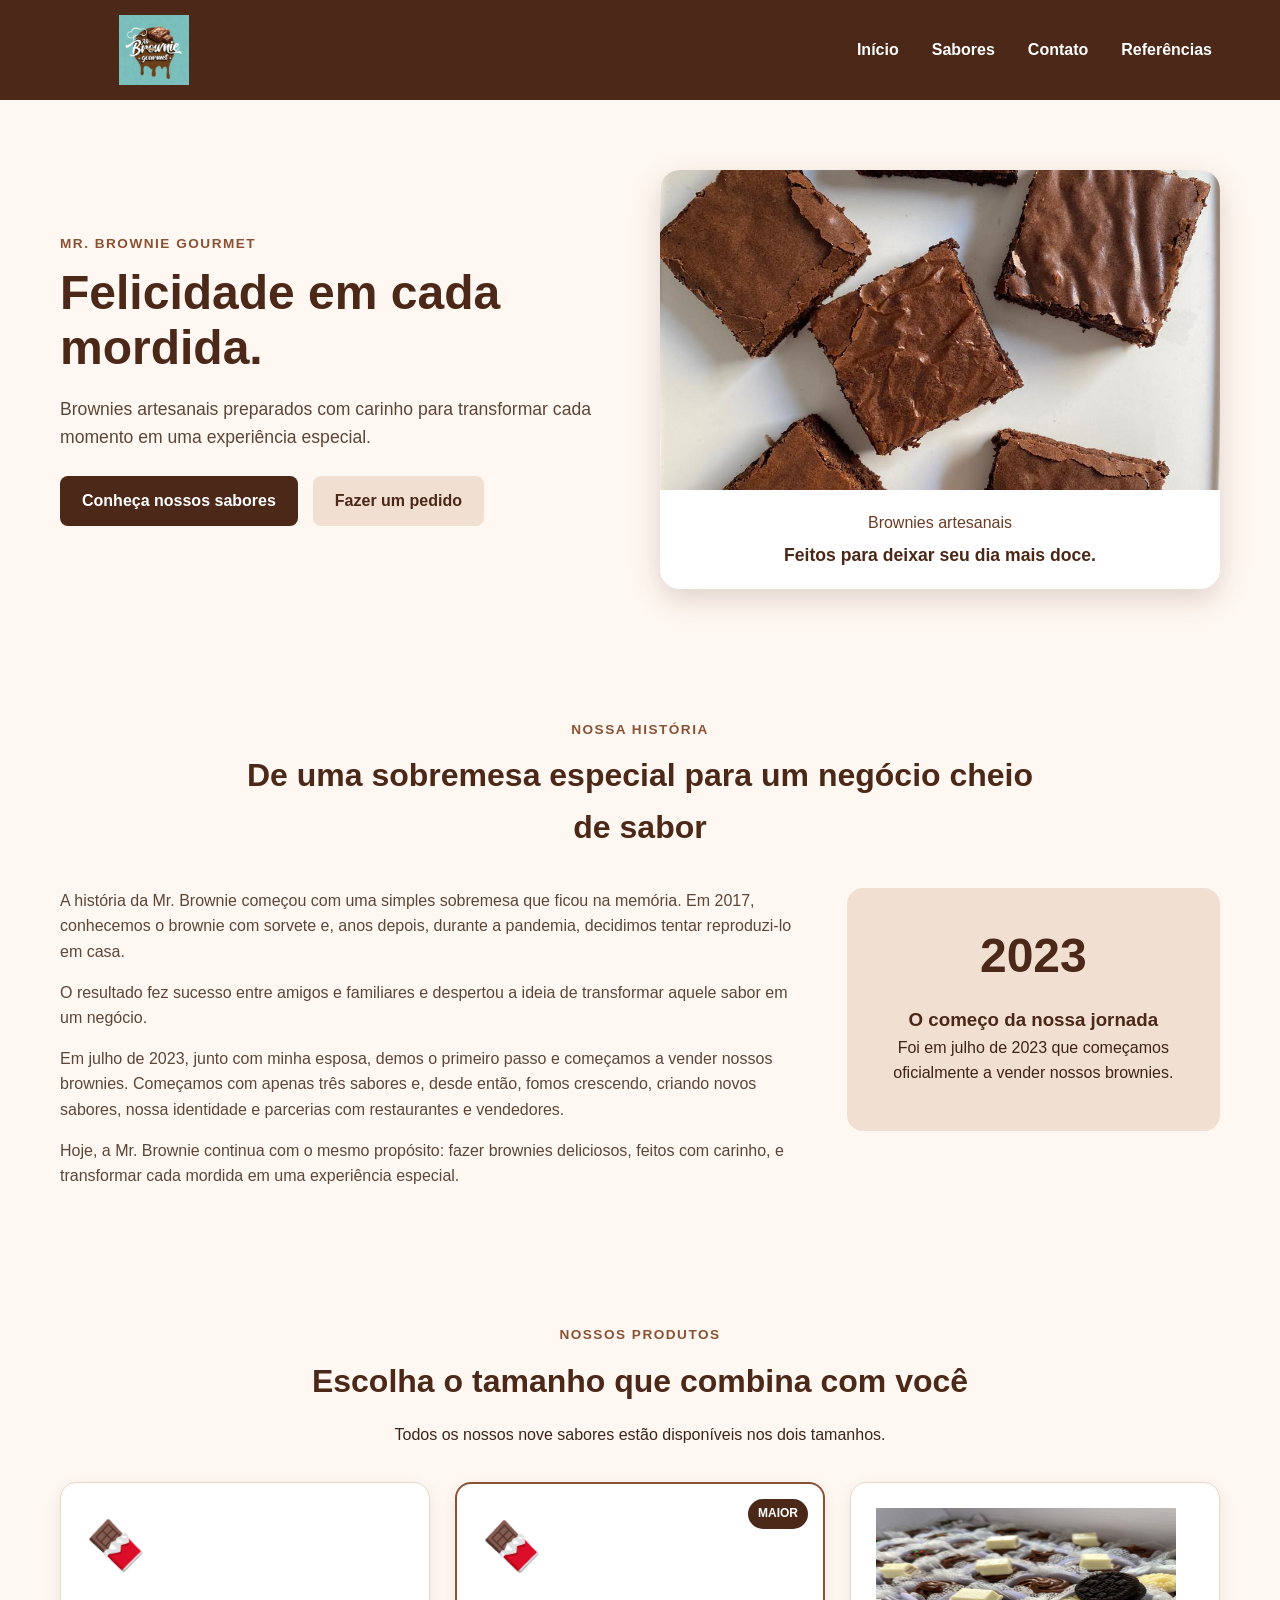
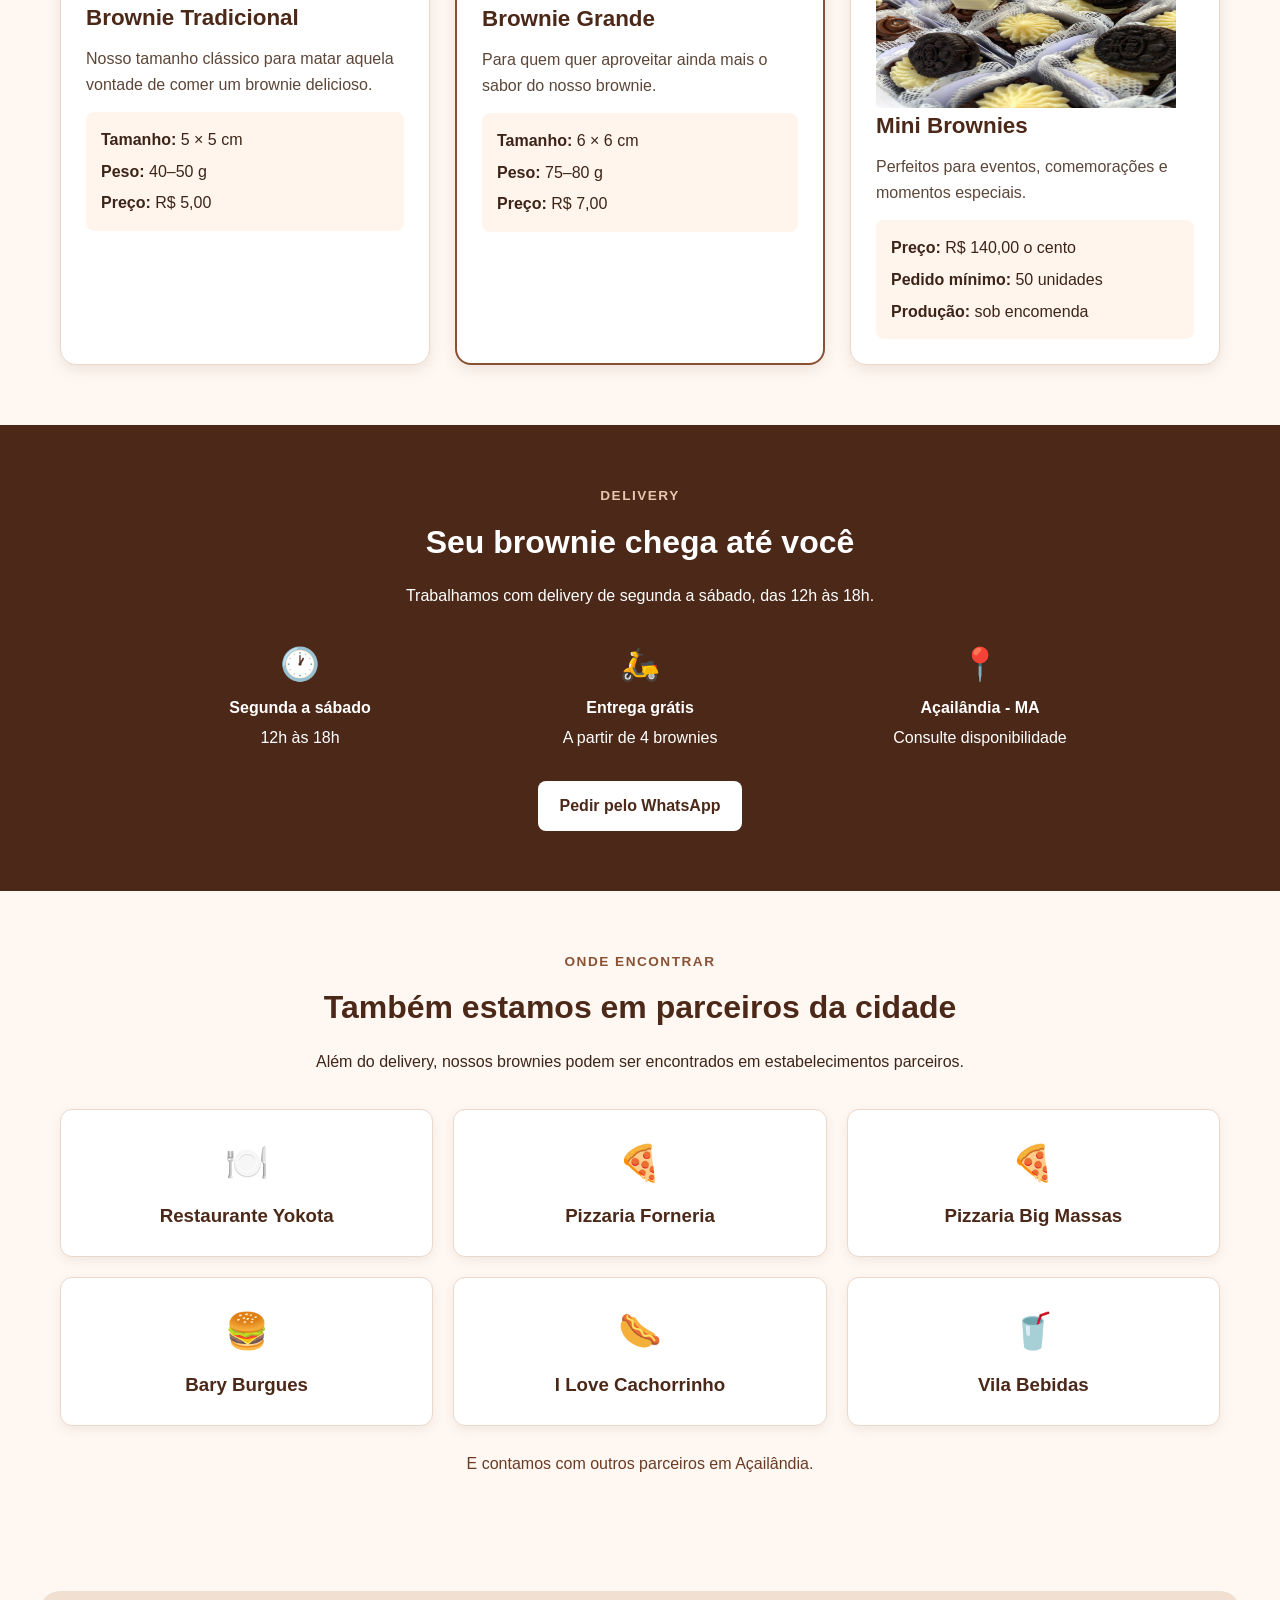
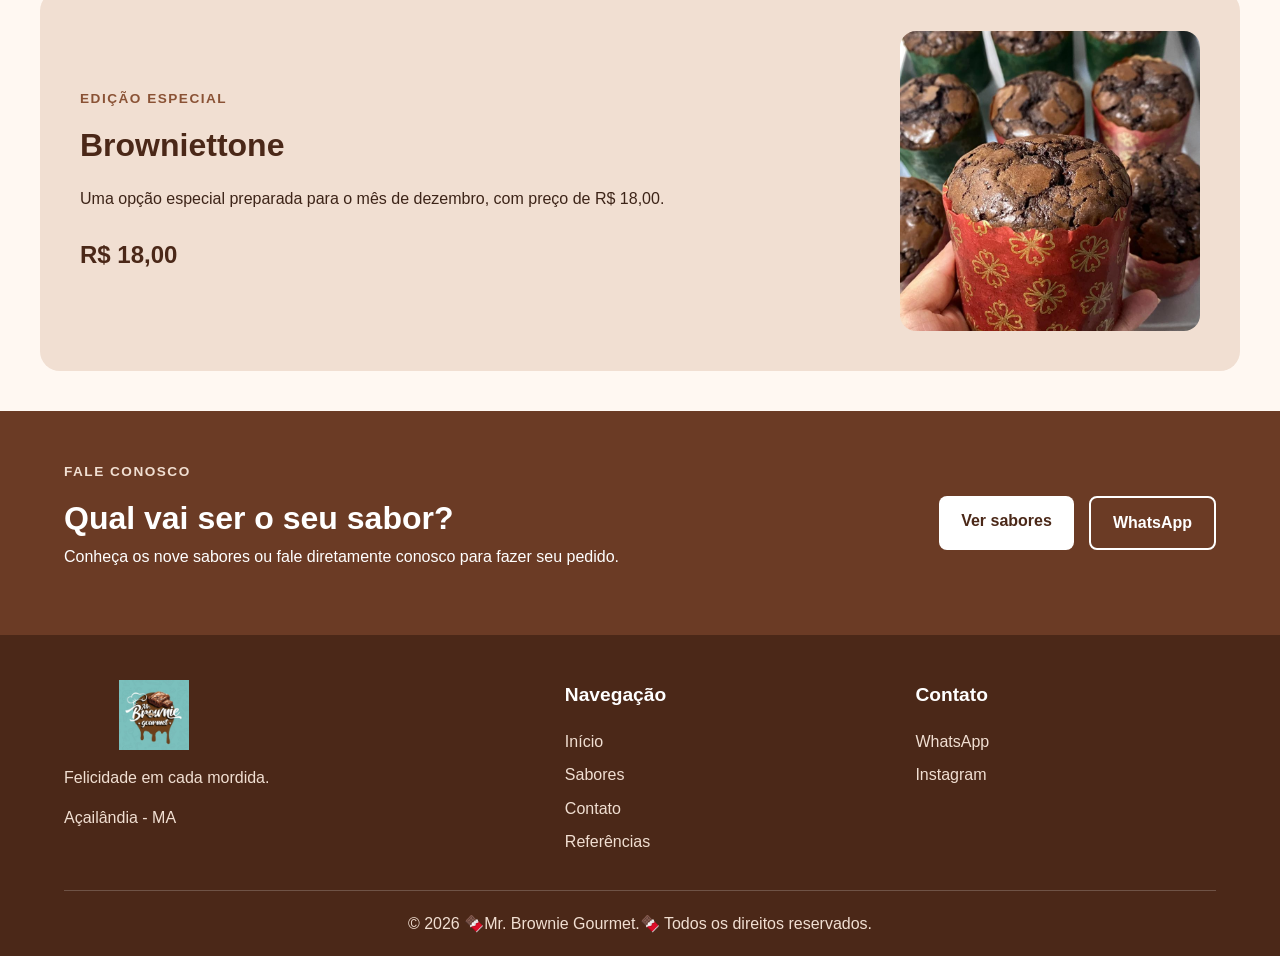
==== commit f82ec5a4: "haha" ====
--- a/projeto/index.html
+++ b/projeto/index.html
@@ -646,7 +646,7 @@
         <p>
             &copy;
             <span id="current-year"></span>
-            Mr. Brownie Gourmet.
+            🍫Mr. Brownie Gourmet.🍫
             Todos os direitos reservados.
         </p>
 
